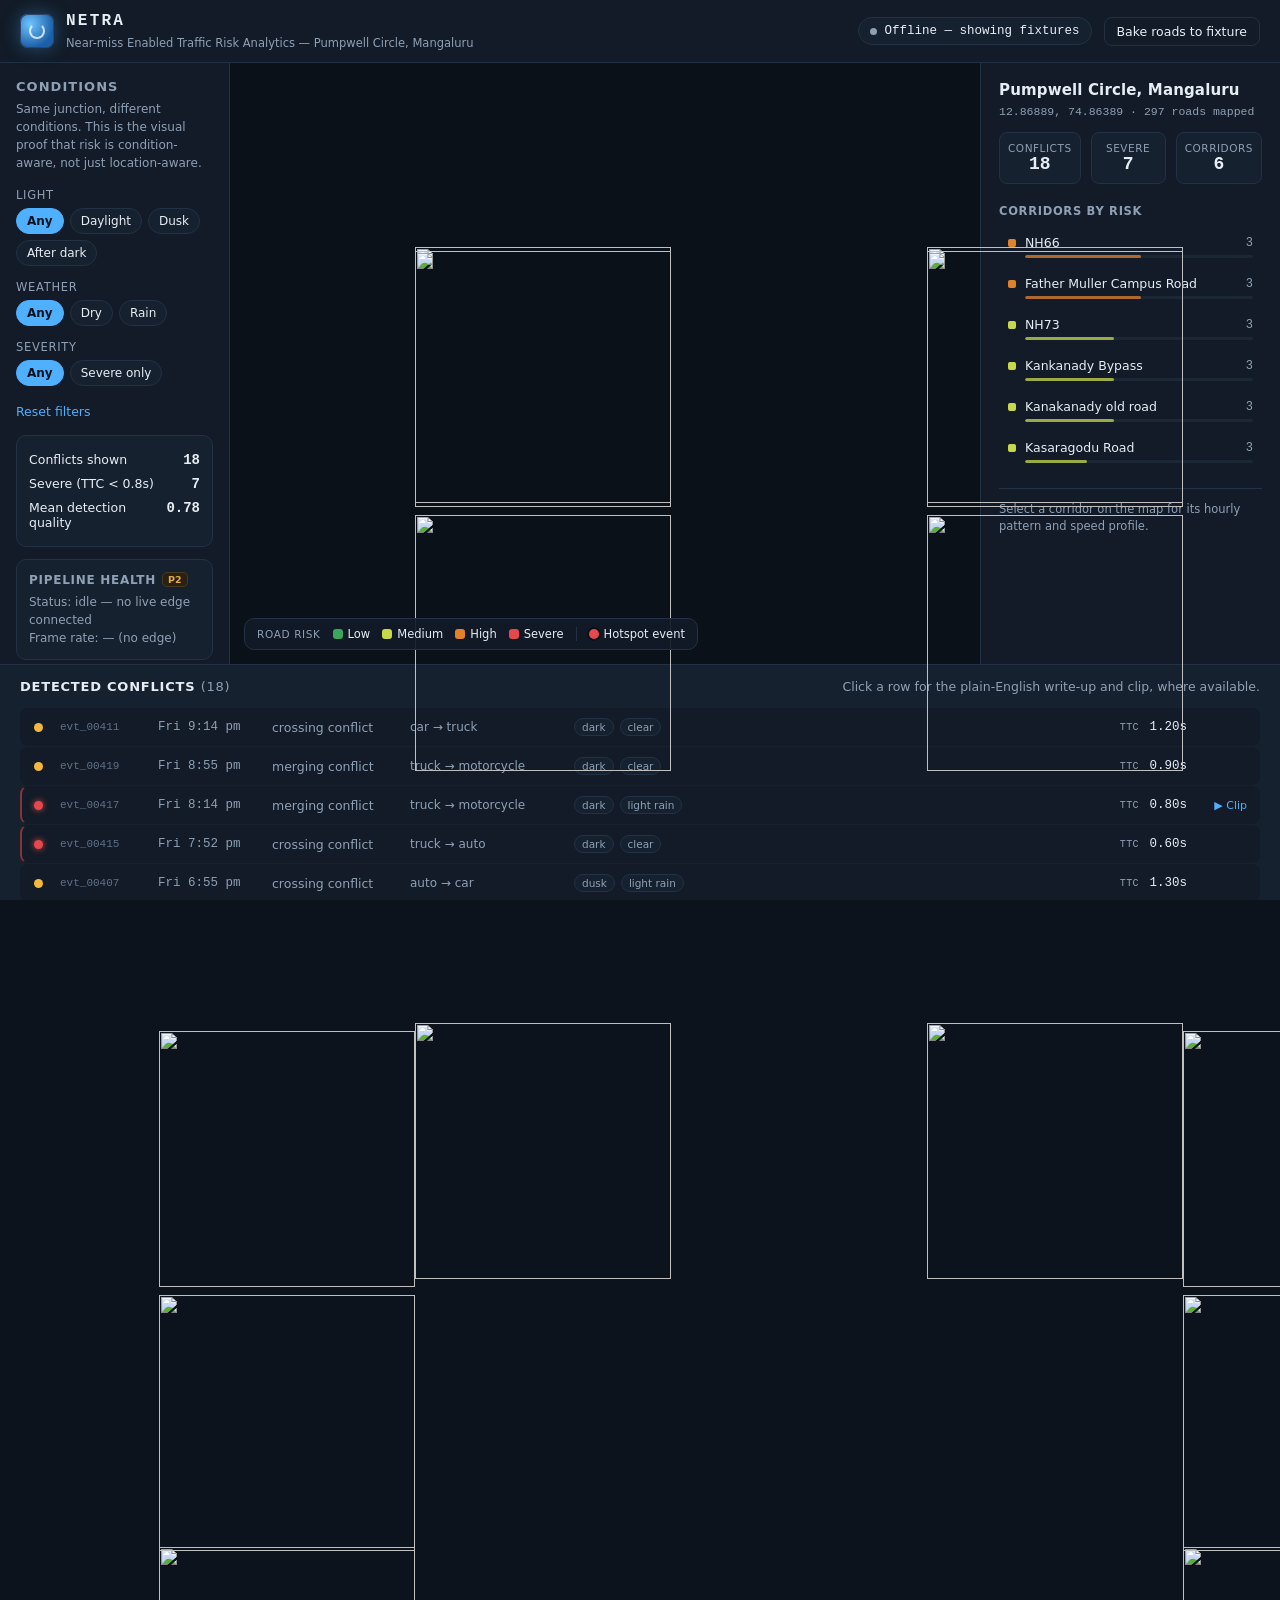
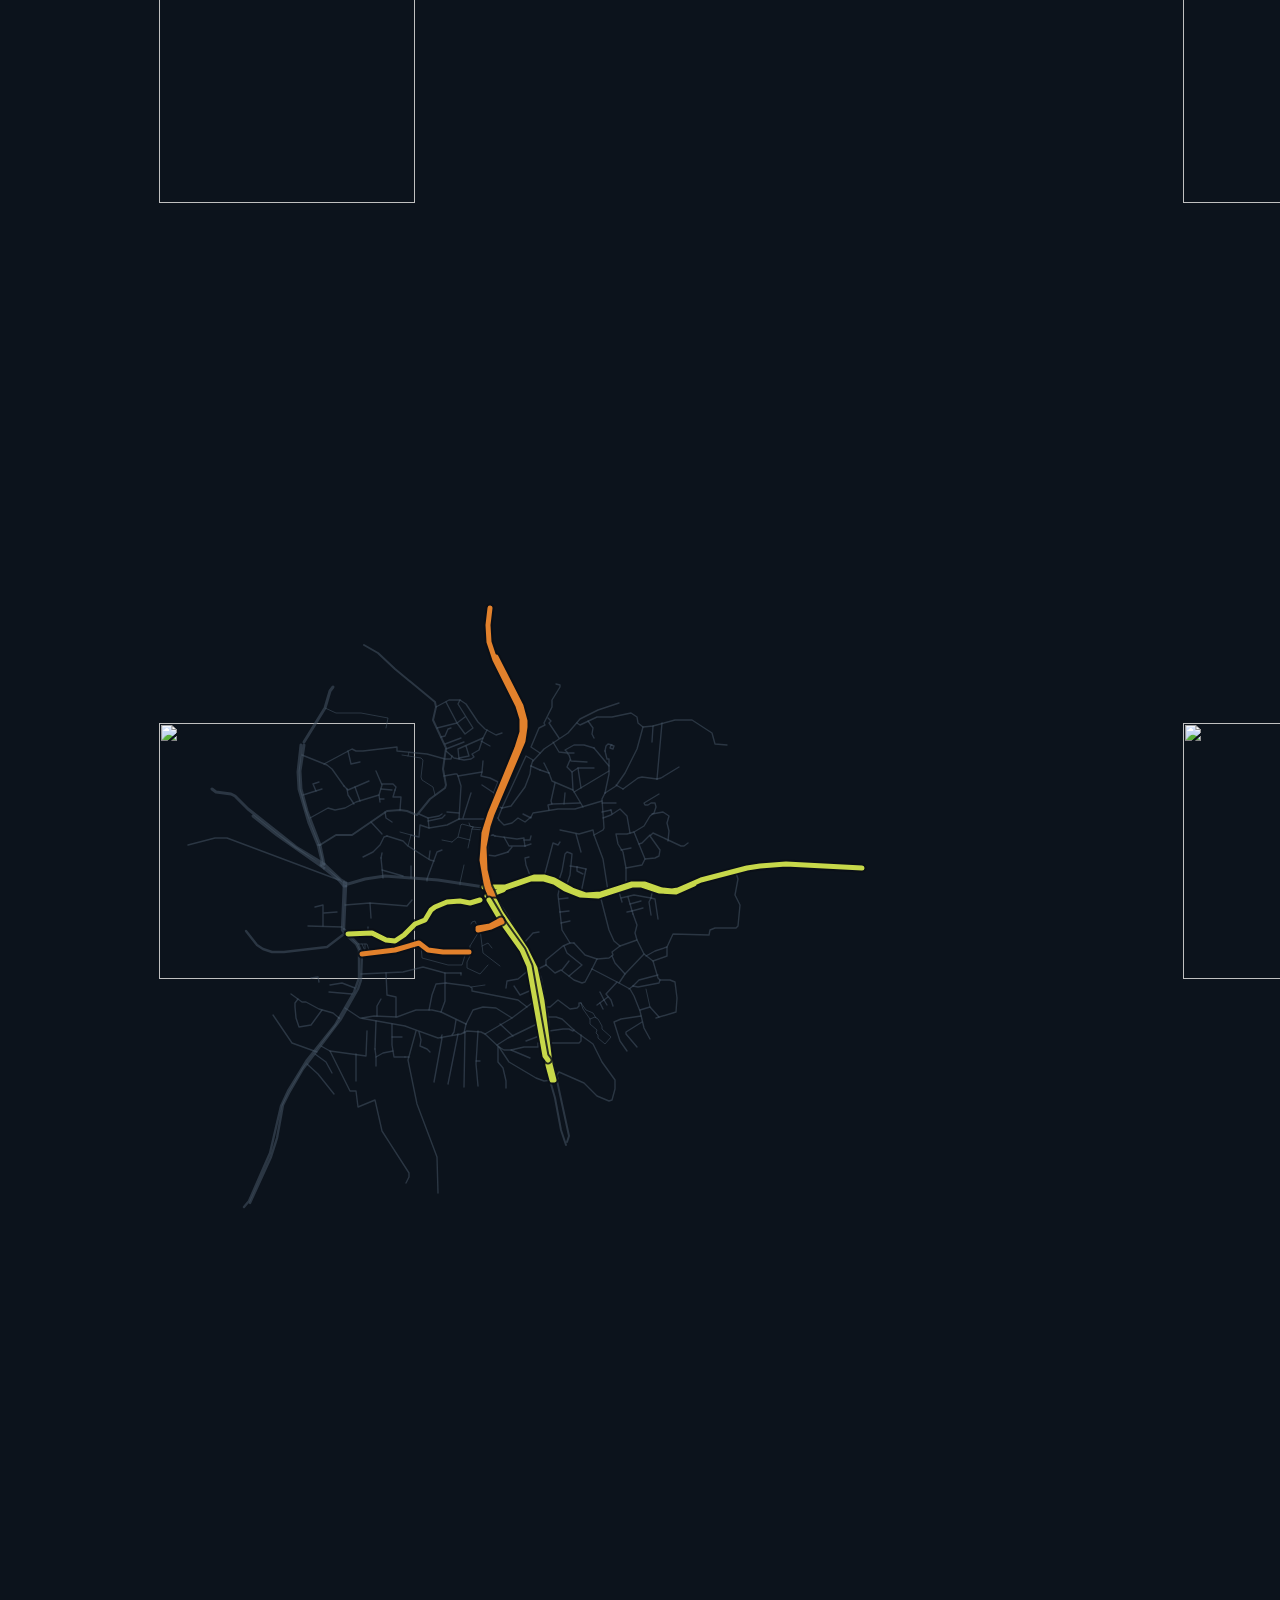
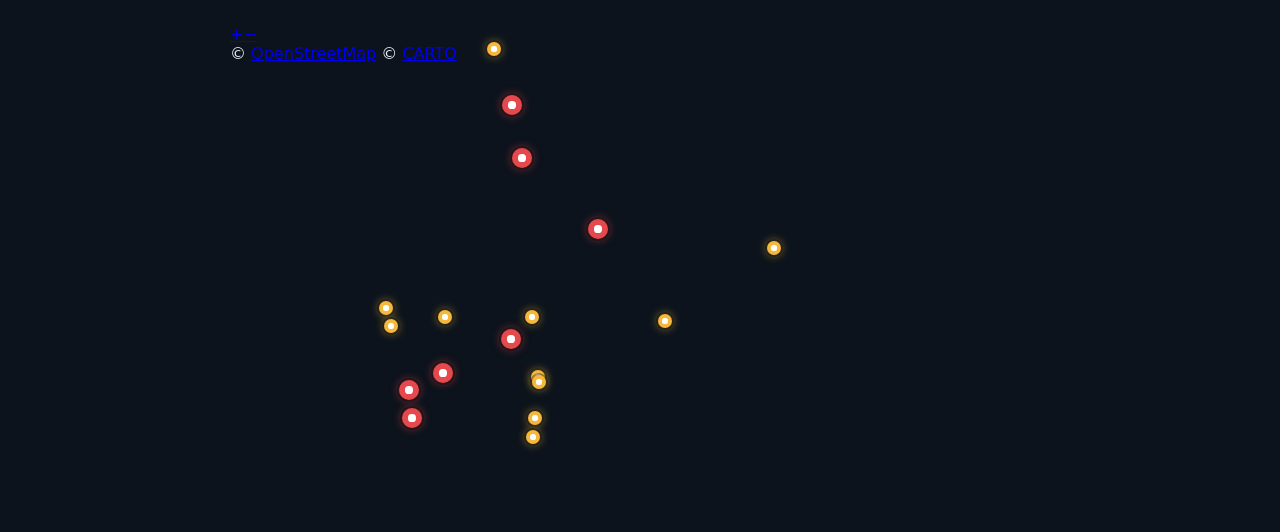
==== web/index.html @ fb9a47a9 "Added Frontend and connected to server with sample data" ====
<!doctype html>
<html lang="en">
<head>
<meta charset="utf-8" />
<meta name="viewport" content="width=device-width, initial-scale=1" />
<title>NETRA — Risk Map</title>
<link rel="stylesheet" href="vendor/leaflet.css" />
<link rel="stylesheet" href="css/styles.css" />
</head>
<body>

<div id="app">

  <header class="topbar">
    <div class="brand">
      <span class="brand-mark" aria-hidden="true"></span>
      <div class="brand-text">
        <h1>NETRA</h1>
        <p>Near-miss Enabled Traffic Risk Analytics — <span id="junctionName">Risk Map</span></p>
      </div>
    </div>

    <div class="topbar-right">
      <div id="statusBadge" class="status-badge" role="status" aria-live="polite">
        <span class="dot"></span><span class="status-label">Checking pipeline…</span>
      </div>
      <button id="bakeRoads" class="ghost-btn" type="button" title="Fetches the street network from OpenStreetMap and downloads it as fixtures/road_network.json. Commit that file and the demo runs fully offline.">
        Bake roads to fixture
      </button>
    </div>
  </header>

  <div class="layout">

    <aside class="filters" aria-label="Condition filters">
      <h2>Conditions</h2>
      <p class="filters-hint">Same junction, different conditions. This is the visual proof that risk is condition-aware, not just location-aware.</p>

      <div class="filter-group">
        <span class="filter-group-label">Light</span>
        <div class="chip-row" id="filterLight">
          <button class="chip active" data-value="any">Any</button>
          <button class="chip" data-value="daylight">Daylight</button>
          <button class="chip" data-value="dusk">Dusk</button>
          <button class="chip" data-value="dark">After dark</button>
        </div>
      </div>

      <div class="filter-group">
        <span class="filter-group-label">Weather</span>
        <div class="chip-row" id="filterWeather">
          <button class="chip active" data-value="any">Any</button>
          <button class="chip" data-value="clear">Dry</button>
          <button class="chip" data-value="light rain">Rain</button>
        </div>
      </div>

      <div class="filter-group">
        <span class="filter-group-label">Severity</span>
        <div class="chip-row" id="filterSeverity">
          <button class="chip active" data-value="any">Any</button>
          <button class="chip" data-value="severe">Severe only</button>
        </div>
      </div>

      <button id="resetFilters" class="text-btn">Reset filters</button>

      <div class="summary-card" id="summaryCard">
        <div class="summary-row"><span>Conflicts shown</span><strong id="sumConflicts">–</strong></div>
        <div class="summary-row"><span>Severe (TTC &lt; 0.8s)</span><strong id="sumSevere">–</strong></div>
        <div class="summary-row"><span>Mean detection quality</span><strong id="sumQuality">–</strong></div>
      </div>

      <div class="health-card" id="healthCard">
        <h3>Pipeline health <span class="tag-p2">P2</span></h3>
        <p id="healthBody">Loading…</p>
      </div>
    </aside>

    <main class="map-pane">
      <div id="map" role="application" aria-label="Junction risk map"></div>
      <div class="map-legend">
        <span class="legend-title">Road risk</span>
        <span class="legend-item"><i style="background:#3ba55d"></i>Low</span>
        <span class="legend-item"><i style="background:#c7d84a"></i>Medium</span>
        <span class="legend-item"><i style="background:#e2812c"></i>High</span>
        <span class="legend-item"><i style="background:#e5484d"></i>Severe</span>
        <span class="legend-divider"></span>
        <span class="legend-item"><i class="legend-dot" style="background:#e5484d"></i>Hotspot event</span>
      </div>
      <div class="map-mode-note hidden" id="mapModeNote">Offline schematic view — no tile server reachable.</div>
    </main>

    <section class="detail-pane" id="detailPane" aria-label="Segment detail">
      <div class="detail-empty" id="detailEmpty">
        <h2 id="overviewTitle">Junction overview</h2>
        <p class="detail-sub" id="overviewSub">—</p>

        <div class="detail-stats">
          <div class="stat"><span>Conflicts</span><strong id="ovConflicts">0</strong></div>
          <div class="stat"><span>Severe</span><strong id="ovSevere">0</strong></div>
          <div class="stat"><span>Corridors</span><strong id="ovCorridors">0</strong></div>
        </div>

        <h3>Corridors by risk</h3>
        <ul class="rank-list" id="ovRanking"></ul>

        <p class="hint">Select a corridor on the map for its hourly pattern and speed profile.</p>
      </div>

      <div class="detail-content hidden" id="detailContent">
        <button class="text-btn back-btn" id="detailBack">← Back to overview</button>
        <h2 id="detailTitle">—</h2>
        <div class="detail-stats">
          <div class="stat"><span>Conflicts</span><strong id="detailConflicts">0</strong></div>
          <div class="stat"><span>Severe</span><strong id="detailSevere">0</strong></div>
          <div class="stat"><span>Risk score</span><strong id="detailRisk">0</strong></div>
        </div>

        <h3>Conflicts by hour of day</h3>
        <canvas id="hourChart" height="140"></canvas>

        <h3>Speed distribution</h3>
        <p class="chart-note">Dashed line marks the learned 85th-percentile speed.</p>
        <canvas id="speedChart" height="150"></canvas>
      </div>
    </section>

  </div>

  <section class="events-pane" aria-label="Event list">
    <div class="events-header">
      <h2>Detected conflicts <span class="muted" id="eventsCount"></span></h2>
      <span class="muted small">Click a row for the plain-English write-up and clip, where available.</span>
    </div>
    <div id="eventsList" class="events-list"></div>
  </section>

</div>

<div id="clipModal" class="modal hidden" role="dialog" aria-modal="true" aria-labelledby="clipModalTitle">
  <div class="modal-card">
    <button class="modal-close" id="clipModalClose" aria-label="Close">✕</button>
    <h3 id="clipModalTitle">Event</h3>
    <div id="clipModalBody"></div>
  </div>
</div>

<script src="vendor/leaflet.js"></script>
<script src="vendor/chart.umd.js"></script>
<script src="js/config.js"></script>
<script src="js/fixtures.js"></script>
<script src="js/roads.js"></script>
<script src="js/app.js"></script>
</body>
</html>
---- web/css/styles.css ----
:root{
  --bg: #0c131c;
  --panel: #121b27;
  --panel-2: #16212f;
  --line: #223144;
  --text: #e7edf5;
  --muted: #8fa0b5;
  --accent: #4fb0ff;
  --low: #3ba55d;
  --med: #f5b83d;
  --high: #e2582c;
  --severe: #e5484d;
  --mono: ui-monospace, "SFMono-Regular", Menlo, Consolas, monospace;
  --sans: -apple-system, "Segoe UI", system-ui, Roboto, sans-serif;
}

*{ box-sizing: border-box; }
html,body{ height:100%; }
body{
  margin:0; background:var(--bg); color:var(--text);
  font-family:var(--sans);
  -webkit-font-smoothing: antialiased;
}
button{ font-family:inherit; }
h1,h2,h3{ margin:0 0 6px; font-weight:600; letter-spacing:.01em; }
.muted{ color:var(--muted); font-weight:400; }
.small{ font-size:12.5px; }

#app{ display:flex; flex-direction:column; height:100vh; }

/* ---- topbar ---- */
.topbar{
  display:flex; align-items:center; justify-content:space-between;
  padding:12px 20px; background:var(--panel); border-bottom:1px solid var(--line);
  flex-shrink:0;
}
.brand{ display:flex; align-items:center; gap:12px; }
.brand-mark{
  width:34px; height:34px; border-radius:8px; flex-shrink:0;
  background: radial-gradient(circle at 30% 30%, #6fc3ff, #1c5fa8 70%);
  box-shadow: 0 0 0 1px #2a476b inset, 0 0 18px rgba(79,176,255,.35);
  position:relative;
}
.brand-mark::after{
  content:""; position:absolute; inset:9px; border-radius:50%;
  border:2px solid rgba(255,255,255,.75); border-top-color: transparent;
}
.brand-text h1{ font-size:16px; letter-spacing:.14em; font-family:var(--mono); }
.brand-text p{ margin:0; font-size:11.5px; color:var(--muted); }

.topbar-right{ display:flex; align-items:center; gap:12px; }

.status-badge{
  display:flex; align-items:center; gap:7px; font-size:12.5px;
  padding:6px 11px; border-radius:20px; background:var(--panel-2); border:1px solid var(--line);
  font-family:var(--mono);
}
.status-badge .dot{ width:7px; height:7px; border-radius:50%; background:var(--muted); }
.status-badge.online .dot{ background:var(--low); box-shadow:0 0 6px var(--low); }
.status-badge.offline .dot{ background:var(--muted); }
.status-badge.degraded .dot{ background:var(--med); box-shadow:0 0 6px var(--med); }
.status-badge.degraded{ border-color:#4a3a1c; }

.ghost-btn{
  background:transparent; border:1px solid var(--line); color:var(--text);
  padding:6px 12px; border-radius:8px; font-size:12.5px; cursor:pointer;
}
.ghost-btn:hover{ border-color:var(--accent); color:var(--accent); }
.ghost-btn.active{ border-color:var(--accent); color:var(--accent); background:rgba(79,176,255,.08); }

.text-btn{
  background:none; border:none; color:var(--accent); cursor:pointer; padding:0;
  font-size:12.5px; text-align:left;
}
.text-btn:hover{ text-decoration:underline; }

/* ---- layout ---- */
.layout{ flex:1; display:grid; grid-template-columns:230px 1fr 300px; min-height:0; }

/* ---- filters ---- */
.filters{
  background:var(--panel); border-right:1px solid var(--line);
  padding:16px; overflow-y:auto;
}
.filters h2{ font-size:13px; text-transform:uppercase; letter-spacing:.08em; color:var(--muted); }
.filters-hint{ font-size:12px; color:var(--muted); line-height:1.5; margin:0 0 16px; }
.filter-group{ margin-bottom:14px; }
.filter-group-label{ display:block; font-size:11.5px; color:var(--muted); margin-bottom:6px; text-transform:uppercase; letter-spacing:.06em; }
.chip-row{ display:flex; flex-wrap:wrap; gap:6px; }
.chip{
  background:var(--panel-2); border:1px solid var(--line); color:var(--text);
  padding:5px 10px; border-radius:14px; font-size:12px; cursor:pointer;
}
.chip:hover{ border-color:var(--accent); }
.chip.active{ background:var(--accent); border-color:var(--accent); color:#08131f; font-weight:600; }

#resetFilters{ margin:4px 0 16px; }

.summary-card, .health-card{
  background:var(--panel-2); border:1px solid var(--line); border-radius:10px;
  padding:12px; margin-bottom:12px;
}
.summary-row{ display:flex; justify-content:space-between; align-items:baseline; font-size:12.5px; padding:4px 0; }
.summary-row strong{ font-family:var(--mono); font-size:14px; }

.health-card h3{ font-size:12px; text-transform:uppercase; letter-spacing:.06em; color:var(--muted); display:flex; align-items:center; gap:6px; }
.tag-p2{
  font-size:9.5px; background:#2a2013; color:#e0ac4a; border:1px solid #4a3a1c;
  padding:1px 5px; border-radius:5px; text-transform:none; letter-spacing:0;
}
#healthBody{ font-size:12px; color:var(--muted); line-height:1.5; margin:0; }

/* ---- map ---- */
.map-pane{ position:relative; min-width:0; }
#map{ position:absolute; inset:0; background:#0a1119; }
.leaflet-container{ background:#0a1119; }

.map-legend{
  position:absolute; left:14px; bottom:14px; z-index:500;
  background:rgba(18,27,39,.92); border:1px solid var(--line); border-radius:10px;
  padding:8px 12px; display:flex; align-items:center; gap:12px; font-size:11.5px;
}
.legend-title{ color:var(--muted); text-transform:uppercase; letter-spacing:.06em; font-size:10.5px; }
.legend-item{ display:flex; align-items:center; gap:5px; }
.legend-item i{ width:10px; height:10px; border-radius:3px; display:inline-block; }
.legend-item i.legend-dot{ border-radius:50%; box-shadow:0 0 0 2px rgba(0,0,0,.35); }
.legend-divider{ width:1px; height:14px; background:var(--line); }

.map-mode-note{
  position:absolute; top:14px; left:14px; z-index:500; max-width:320px;
  background:rgba(18,27,39,.92); border:1px solid var(--line); border-radius:8px;
  padding:7px 11px; font-size:11.5px; color:var(--muted);
}

/* ---- detail pane ---- */
.detail-pane{
  background:var(--panel); border-left:1px solid var(--line);
  padding:18px; overflow-y:auto;
}
.detail-empty h2{ font-size:15px; }
.detail-sub{ font-size:11.5px; color:var(--muted); font-family:var(--mono);
  margin:2px 0 14px; }
.hint{ font-size:11.5px; color:var(--muted); line-height:1.5; margin-top:16px;
  padding-top:12px; border-top:1px solid var(--line); }
.chart-note{ font-size:11px; color:var(--muted); margin:2px 0 8px; line-height:1.4; }

/* corridor ranking */
.rank-list{ list-style:none; margin:8px 0 0; padding:0; }
.rank-row{
  display:grid; grid-template-columns:8px 1fr auto; grid-template-rows:auto auto;
  gap:3px 9px; align-items:center; padding:8px 8px; border-radius:7px;
  cursor:pointer; border:1px solid transparent;
}
.rank-row:hover{ background:var(--panel-2); border-color:var(--line); }
.rank-swatch{ width:8px; height:8px; border-radius:2px; grid-row:1; }
.rank-name{ font-size:12.5px; overflow:hidden; text-overflow:ellipsis;
  white-space:nowrap; grid-row:1; }
.rank-count{ font-family:var(--mono); font-size:12px; color:var(--muted); grid-row:1; }
.rank-bar{ grid-column:2 / -1; grid-row:2; height:3px; background:#1b2735;
  border-radius:2px; overflow:hidden; margin-top:2px; }
.rank-bar i{ display:block; height:100%; border-radius:2px; opacity:.75; }
.hidden{ display:none !important; }

.back-btn{ margin-bottom:10px; display:inline-block; }
.detail-content h2{ font-size:15px; }
.detail-content h3, .detail-empty h3{ font-size:11.5px; text-transform:uppercase;
  letter-spacing:.06em; color:var(--muted); margin-top:20px; font-weight:600; }
.detail-stats{ display:flex; gap:10px; margin:10px 0 6px; }
.stat{
  flex:1; background:var(--panel-2); border:1px solid var(--line); border-radius:8px;
  padding:9px 8px; text-align:center;
}
.stat span{ display:block; font-size:10.5px; color:var(--muted); text-transform:uppercase; letter-spacing:.05em; }
.stat strong{ font-family:var(--mono); font-size:18px; }

/* ---- events ---- */
.events-pane{
  background:var(--panel-2); border-top:1px solid var(--line);
  padding:14px 20px 16px; max-height:236px; overflow-y:auto; flex-shrink:0;
}
.events-pane::-webkit-scrollbar, .filters::-webkit-scrollbar,
.detail-pane::-webkit-scrollbar{ width:9px; }
.events-pane::-webkit-scrollbar-thumb, .filters::-webkit-scrollbar-thumb,
.detail-pane::-webkit-scrollbar-thumb{ background:#26374b; border-radius:5px; }
.events-pane::-webkit-scrollbar-track, .filters::-webkit-scrollbar-track,
.detail-pane::-webkit-scrollbar-track{ background:transparent; }
.events-header{ display:flex; justify-content:space-between; align-items:baseline; margin-bottom:8px; }
.events-header h2{ font-size:13px; text-transform:uppercase; letter-spacing:.06em; }
.events-list{ display:flex; flex-direction:column; gap:1px; }

.event-row{
  display:grid; grid-template-columns:12px 84px 100px 124px 150px 1fr 88px 46px;
  align-items:center; gap:14px; padding:9px 12px; background:var(--panel);
  border:1px solid transparent; border-left:2px solid transparent;
  border-radius:8px; cursor:pointer; font-size:12.5px;
  transition: background .12s ease, border-color .12s ease;
}
.event-row:has(.sev-dot.severe){ border-left-color: rgba(229,72,77,.55); }
.event-vehicles{ color:var(--muted); font-size:12px; white-space:nowrap;
  overflow:hidden; text-overflow:ellipsis; }
.event-id{ font-family:var(--mono); font-size:11px; color:#5f7086; }
.event-row:hover{ border-color:var(--line); background:#182534; }
.sev-dot{ width:9px; height:9px; border-radius:50%; }
.sev-dot.severe{ background:var(--severe); box-shadow:0 0 6px var(--severe); }
.sev-dot.conflict{ background:var(--med); }
.event-time{ font-family:var(--mono); color:var(--muted); }
.event-type{ color:var(--muted); }
.event-cond{ display:flex; gap:6px; flex-wrap:wrap; }
.pill{
  font-size:10.5px; padding:2px 7px; border-radius:10px; background:var(--panel-2);
  border:1px solid var(--line); color:var(--muted);
}
.event-ttc{ font-family:var(--mono); text-align:right; font-size:12.5px; }
.event-ttc em{ font-style:normal; color:var(--muted); font-size:10px;
  letter-spacing:.04em; margin-right:3px; }
.event-clip{ text-align:right; font-size:11px; color:transparent; }
.event-clip.has-clip{ color:var(--accent); }

.empty-note{ padding:14px 10px; margin:0; color:var(--muted); font-size:12.5px; }

/* ---- modal ---- */
.modal{
  position:fixed; inset:0; background:rgba(5,9,14,.72); z-index:1000;
  display:flex; align-items:center; justify-content:center; padding:20px;
}
.modal-card{
  background:var(--panel); border:1px solid var(--line); border-radius:14px;
  padding:22px; max-width:520px; width:100%; position:relative;
}
.modal-close{
  position:absolute; top:12px; right:14px; background:none; border:none; color:var(--muted);
  font-size:16px; cursor:pointer;
}
.modal-close:hover{ color:var(--text); }
#clipModalBody video{ width:100%; border-radius:8px; margin-top:10px; background:#000; }
#clipModalBody .narrative{
  margin-top:12px; font-size:13px; line-height:1.6; color:#d7e0ea;
  background:var(--panel-2); border-left:3px solid var(--accent); padding:10px 12px; border-radius:6px;
}
#clipModalBody .fields{ margin-top:12px; display:grid; grid-template-columns:1fr 1fr; gap:8px 16px; font-size:12px; }
#clipModalBody .fields span{ color:var(--muted); }
.no-clip{
  margin-top:10px; padding:14px; text-align:center; border:1px dashed var(--line);
  border-radius:8px; color:var(--muted); font-size:12.5px;
}

/* ---- responsive ---- */
@media (max-width: 980px){
  .layout{ grid-template-columns:1fr; grid-template-rows:auto 45vh auto; }
  .filters{ border-right:none; border-bottom:1px solid var(--line); }
  .detail-pane{ border-left:none; border-top:1px solid var(--line); }
  .event-row{ grid-template-columns:12px 96px 1fr auto; }
  .event-id, .event-type, .event-cond, .event-vehicles{ display:none; }
}

:focus-visible{ outline:2px solid var(--accent); outline-offset:2px; }

/* hotspot markers — outer color ring + white core, echoing the
   red-dot hotspot convention from crash/near-miss heatmaps */
.hotspot-icon{ background:transparent; border:none; }
.hotspot-dot{
  display:block; border-radius:50%;
  background: var(--dot-color);
  box-shadow: 0 0 0 2px rgba(0,0,0,.35), 0 0 10px color-mix(in srgb, var(--dot-color) 70%, transparent);
  position:relative;
  cursor:pointer;
}
.hotspot-dot::after{
  content:""; position:absolute; inset:32%; border-radius:50%;
  background:#fff;
}
.hotspot-dot.severe{ animation: netra-pulse 1.8s ease-in-out infinite; }
@keyframes netra-pulse{
  0%   { box-shadow: 0 0 0 2px rgba(0,0,0,.35), 0 0 6px var(--dot-color); }
  50%  { box-shadow: 0 0 0 2px rgba(0,0,0,.35), 0 0 16px var(--dot-color); }
  100% { box-shadow: 0 0 0 2px rgba(0,0,0,.35), 0 0 6px var(--dot-color); }
}
@media (prefers-reduced-motion: reduce){
  .hotspot-dot.severe{ animation: none; }
}
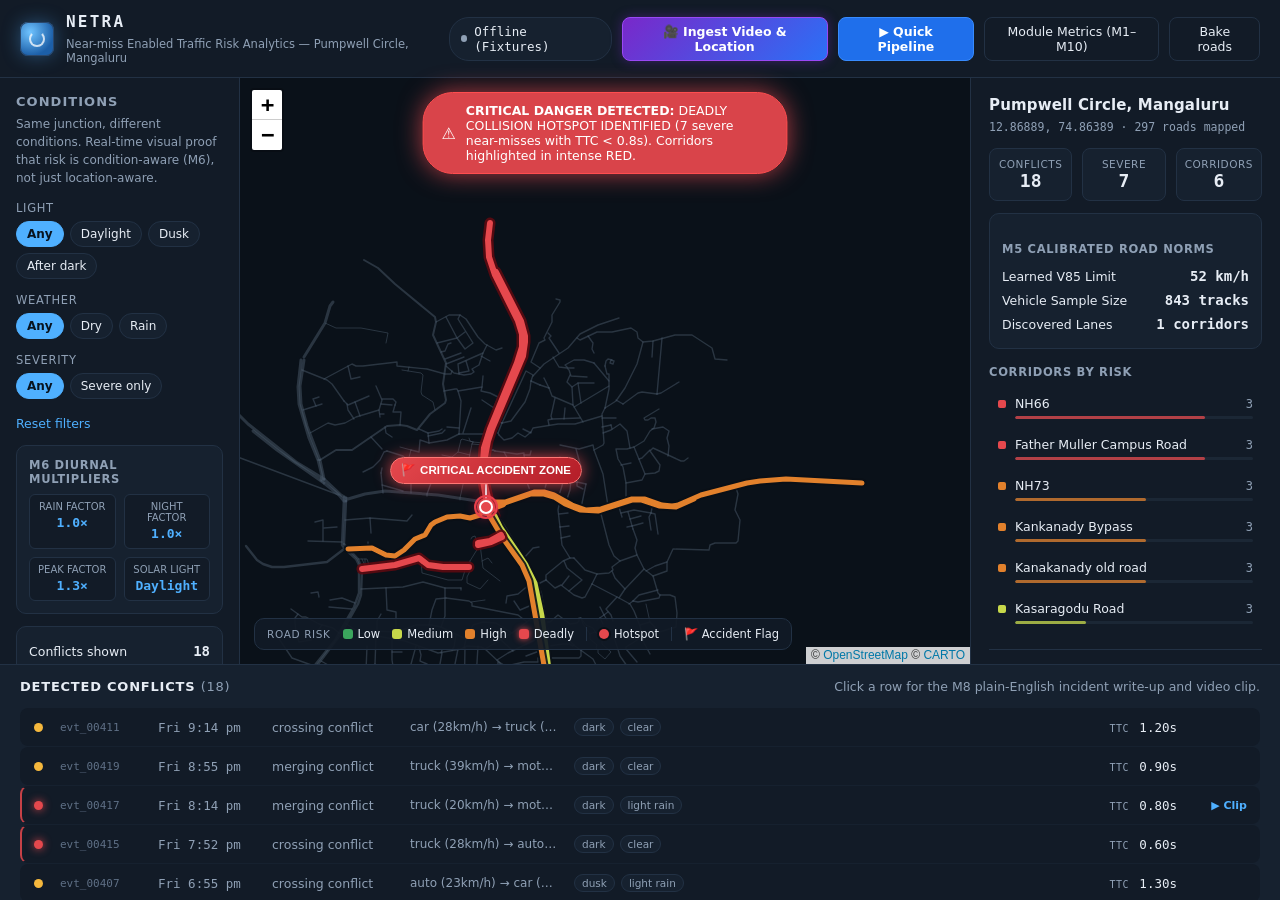
==== commit e3ab4d63: "integrated all modules" ====
--- a/web/index.html
+++ b/web/index.html
@@ -3,7 +3,7 @@
 <head>
 <meta charset="utf-8" />
 <meta name="viewport" content="width=device-width, initial-scale=1" />
-<title>NETRA — Risk Map</title>
+<title>NETRA — Near-Miss Traffic Risk Analytics</title>
 <link rel="stylesheet" href="vendor/leaflet.css" />
 <link rel="stylesheet" href="css/styles.css" />
 </head>
@@ -24,8 +24,17 @@
       <div id="statusBadge" class="status-badge" role="status" aria-live="polite">
         <span class="dot"></span><span class="status-label">Checking pipeline…</span>
       </div>
-      <button id="bakeRoads" class="ghost-btn" type="button" title="Fetches the street network from OpenStreetMap and downloads it as fixtures/road_network.json. Commit that file and the demo runs fully offline.">
-        Bake roads to fixture
+      <button id="openVideoIngestBtn" class="video-btn" type="button" title="Input video & GPS location to detect and highlight deadly collision areas in red">
+        🎥 Ingest Video & Location
+      </button>
+      <button id="runPipelineBtn" class="action-btn" type="button" title="Run the full Edge Detection & Conflict pipeline on sample/video and ingest live">
+        ▶ Quick Pipeline
+      </button>
+      <button id="openDiagnosticsBtn" class="ghost-btn" type="button" title="View M1–M10 Module Diagnostics, Ground-Truth Validation, & Benchmarks">
+        Module Metrics (M1–M10)
+      </button>
+      <button id="bakeRoads" class="ghost-btn" type="button" title="Fetches the street network from OpenStreetMap and downloads it as fixtures/road_network.json.">
+        Bake roads
       </button>
     </div>
   </header>
@@ -34,7 +43,7 @@
 
     <aside class="filters" aria-label="Condition filters">
       <h2>Conditions</h2>
-      <p class="filters-hint">Same junction, different conditions. This is the visual proof that risk is condition-aware, not just location-aware.</p>
+      <p class="filters-hint">Same junction, different conditions. Real-time visual proof that risk is condition-aware (M6), not just location-aware.</p>
 
       <div class="filter-group">
         <span class="filter-group-label">Light</span>
@@ -65,6 +74,16 @@
 
       <button id="resetFilters" class="text-btn">Reset filters</button>
 
+      <div class="multipliers-card" id="multipliersCard">
+        <h3>M6 Diurnal Multipliers</h3>
+        <div class="multiplier-grid">
+          <div class="m-item"><span>Rain Factor</span><strong id="multRain">1.0×</strong></div>
+          <div class="m-item"><span>Night Factor</span><strong id="multNight">1.0×</strong></div>
+          <div class="m-item"><span>Peak Factor</span><strong id="multPeak">1.0×</strong></div>
+          <div class="m-item"><span>Solar Light</span><strong id="multLight">Daylight</strong></div>
+        </div>
+      </div>
+
       <div class="summary-card" id="summaryCard">
         <div class="summary-row"><span>Conflicts shown</span><strong id="sumConflicts">–</strong></div>
         <div class="summary-row"><span>Severe (TTC &lt; 0.8s)</span><strong id="sumSevere">–</strong></div>
@@ -72,26 +91,54 @@
       </div>
 
       <div class="health-card" id="healthCard">
-        <h3>Pipeline health <span class="tag-p2">P2</span></h3>
+        <h3>Pipeline Health <span class="tag-p2">Live</span></h3>
         <p id="healthBody">Loading…</p>
       </div>
     </aside>
 
     <main class="map-pane">
+      <div id="deadlyAlertBanner" class="deadly-alert-banner hidden">
+        <span class="alert-icon">⚠️</span>
+        <div class="alert-text">
+          <strong>CRITICAL DANGER DETECTED:</strong>
+          <span id="deadlyAlertMessage">Deadly near-miss collision area (TTC &lt; 0.8s) identified. Corridors highlighted in intense RED.</span>
+        </div>
+      </div>
       <div id="map" role="application" aria-label="Junction risk map"></div>
       <div class="map-legend">
         <span class="legend-title">Road risk</span>
         <span class="legend-item"><i style="background:#3ba55d"></i>Low</span>
         <span class="legend-item"><i style="background:#c7d84a"></i>Medium</span>
         <span class="legend-item"><i style="background:#e2812c"></i>High</span>
-        <span class="legend-item"><i style="background:#e5484d"></i>Severe</span>
+        <span class="legend-item"><i style="background:#e5484d;box-shadow:0 0 6px #e5484d"></i>Deadly</span>
         <span class="legend-divider"></span>
-        <span class="legend-item"><i class="legend-dot" style="background:#e5484d"></i>Hotspot event</span>
+        <span class="legend-item"><i class="legend-dot" style="background:#e5484d"></i>Hotspot</span>
+        <span class="legend-divider"></span>
+        <span class="legend-item">🚩 Accident Flag</span>
       </div>
       <div class="map-mode-note hidden" id="mapModeNote">Offline schematic view — no tile server reachable.</div>
     </main>
 
     <section class="detail-pane" id="detailPane" aria-label="Segment detail">
+      
+      <!-- Video Live Telemetry Card (Shown when video is analyzed) -->
+      <div id="videoTelemetryCard" class="video-telemetry-card hidden">
+        <div class="telemetry-header">
+          <h3>📹 Bounding-Box Detection Video</h3>
+          <div class="telemetry-btns">
+            <button id="expandVideoBtn" class="text-btn small" title="Expand Full Video Player">⛶ Expand</button>
+            <button id="closeTelemetryBtn" class="text-btn small" title="Hide player">✕</button>
+          </div>
+        </div>
+        <div class="video-container">
+          <video id="annotatedVideoPlayer" controls autoplay loop muted playsinline preload="auto" src="/out/annotated_video.mp4"></video>
+        </div>
+        <div class="danger-badge-bar" id="telemetryDangerBar">
+          <span class="danger-badge severe" id="dangerLevelBadge">DEADLY HOTSPOT</span>
+          <span class="danger-meta" id="dangerMeta">TTC &lt; 0.8s</span>
+        </div>
+      </div>
+
       <div class="detail-empty" id="detailEmpty">
         <h2 id="overviewTitle">Junction overview</h2>
         <p class="detail-sub" id="overviewSub">—</p>
@@ -100,6 +147,13 @@
           <div class="stat"><span>Conflicts</span><strong id="ovConflicts">0</strong></div>
           <div class="stat"><span>Severe</span><strong id="ovSevere">0</strong></div>
           <div class="stat"><span>Corridors</span><strong id="ovCorridors">0</strong></div>
+        </div>
+
+        <div class="norms-card" id="normsCard">
+          <h3>M5 Calibrated Road Norms</h3>
+          <div class="summary-row"><span>Learned V85 Limit</span><strong id="normV85">–</strong></div>
+          <div class="summary-row"><span>Vehicle Sample Size</span><strong id="normSample">–</strong></div>
+          <div class="summary-row"><span>Discovered Lanes</span><strong id="normLanes">–</strong></div>
         </div>
 
         <h3>Corridors by risk</h3>
@@ -121,7 +175,7 @@
         <canvas id="hourChart" height="140"></canvas>
 
         <h3>Speed distribution</h3>
-        <p class="chart-note">Dashed line marks the learned 85th-percentile speed.</p>
+        <p class="chart-note">Dashed line marks the learned 85th-percentile speed (M5 Road Norms).</p>
         <canvas id="speedChart" height="150"></canvas>
       </div>
     </section>
@@ -131,18 +185,152 @@
   <section class="events-pane" aria-label="Event list">
     <div class="events-header">
       <h2>Detected conflicts <span class="muted" id="eventsCount"></span></h2>
-      <span class="muted small">Click a row for the plain-English write-up and clip, where available.</span>
+      <span class="muted small">Click a row for the M8 plain-English incident write-up and video clip.</span>
     </div>
     <div id="eventsList" class="events-list"></div>
   </section>
 
 </div>
 
+<!-- Video Ingestion & Location Picker Modal -->
+<div id="videoModal" class="modal hidden" role="dialog" aria-modal="true" aria-labelledby="videoModalTitle">
+  <div class="modal-card modal-large">
+    <button class="modal-close" id="videoModalClose" aria-label="Close">✕</button>
+    <div class="modal-header-tabs">
+      <h3 id="videoModalTitle">📹 Ingest Traffic Video & Set Location</h3>
+      <p class="modal-sub">Upload video footage or select a preset, set its GPS location, and NETRA will detect near-misses, calculate metric speeds, plant an accident severity flag 🚩, and highlight the area in <strong>RED</strong> if dangerous.</p>
+    </div>
+    
+    <div class="video-modal-body">
+      
+      <!-- Video Selection Form -->
+      <div class="form-section">
+        <h4>1. Video Source</h4>
+        <div class="source-toggle">
+          <button class="toggle-btn active" id="btnSelectPreset" type="button">Select Server Video / Preset</button>
+          <button class="toggle-btn" id="btnUploadFile" type="button">Upload Video File (.mp4)</button>
+        </div>
+
+        <!-- Preset video selection -->
+        <div id="presetVideoSection" class="source-content">
+          <label class="form-label">Available Footage</label>
+          <select id="videoPresetSelect" class="form-input">
+            <option value="Road_traffi_ video.mp4">Road_traffi_ video.mp4 (Elevated Highway Footbridge — Live Crossing Traffic)</option>
+            <option value="demo/clips/evt_00405.webm">demo/clips/evt_00405.webm (Severe Intersection Conflict — Car vs Motorcycle)</option>
+            <option value="demo/clips/evt_00417.webm">demo/clips/evt_00417.webm (Deadly Near-Miss Collision — Car vs Bus)</option>
+          </select>
+        </div>
+
+        <!-- File Upload selection -->
+        <div id="uploadFileSection" class="source-content hidden">
+          <label class="form-label">Upload Video File (.mp4, .webm, .avi, .mkv)</label>
+          <input type="file" id="videoFileInput" class="form-file-input" accept="video/mp4,video/webm,video/avi,video/mkv" />
+          <p class="file-hint">Tip: Video will be processed with GPU CUDA acceleration & YOLOv8 ByteTrack.</p>
+        </div>
+      </div>
+
+      <!-- Location Selection Form -->
+      <div class="form-section">
+        <h4>2. Target Location & Junction (GPS)</h4>
+        <div class="form-row">
+          <div class="form-col flex-2">
+            <label class="form-label">Junction / Site Name</label>
+            <input type="text" id="videoJunctionName" class="form-input" value="Pumpwell Circle, Mangaluru" placeholder="e.g. Pumpwell Circle, Mangaluru" />
+          </div>
+        </div>
+        <div class="form-row">
+          <div class="form-col">
+            <label class="form-label">Latitude (°N)</label>
+            <input type="number" step="0.00001" id="videoLat" class="form-input" value="12.86889" />
+          </div>
+          <div class="form-col">
+            <label class="form-label">Longitude (°E)</label>
+            <input type="number" step="0.00001" id="videoLon" class="form-input" value="74.86389" />
+          </div>
+        </div>
+
+        <!-- Quick location presets -->
+        <label class="form-label">Quick Location Presets</label>
+        <div class="preset-pills">
+          <button type="button" class="preset-pill" data-name="Pumpwell Circle, Mangaluru" data-lat="12.86889" data-lon="74.86389">📍 Mangaluru (NH-66)</button>
+          <button type="button" class="preset-pill" data-name="Silk Board Junction, Bengaluru" data-lat="12.9176" data-lon="77.6238">📍 Bengaluru (Silk Board)</button>
+          <button type="button" class="preset-pill" data-name="Majestic Cross, Bengaluru" data-lat="12.9774" data-lon="77.5708">📍 Bengaluru (Majestic)</button>
+          <button type="button" class="preset-pill" data-name="Bandra Junction, Mumbai" data-lat="19.0596" data-lon="72.8295">📍 Mumbai (Bandra)</button>
+          <button type="button" class="preset-pill" data-name="Connaught Place, Delhi" data-lat="28.6315" data-lon="77.2167">📍 Delhi (CP Outer)</button>
+        </div>
+      </div>
+
+      <!-- Ingestion Settings -->
+      <div class="form-section">
+        <h4>3. Pipeline Settings</h4>
+        <div class="form-row">
+          <div class="form-col">
+            <label class="form-label">Processing Frames</label>
+            <select id="videoFramesSelect" class="form-input">
+              <option value="120">Fast Preview (120 frames ~ 5s fast scan)</option>
+              <option value="300">Standard Analysis (300 frames ~ 10s)</option>
+              <option value="900">Deep Analysis (900 frames ~ 30s)</option>
+              <option value="0">Entire Video (Full clip)</option>
+            </select>
+          </div>
+          <div class="form-col">
+            <label class="form-label">Detector Model</label>
+            <select id="videoModelSelect" class="form-input">
+              <option value="yolov8m.pt">YOLOv8 Medium (Recommended)</option>
+              <option value="yolov8n.pt">YOLOv8 Nano (Ultra Fast INT8)</option>
+              <option value="yolov8x.pt">YOLOv8 Extra-Large (Max Accuracy)</option>
+            </select>
+          </div>
+        </div>
+      </div>
+
+      <div class="modal-actions">
+        <button id="startVideoAnalysisBtn" class="primary-action-btn" type="button">
+          🚀 Run Detection & Plant Severity Flag
+        </button>
+      </div>
+
+    </div>
+  </div>
+</div>
+
+<!-- Annotated Video Full-View Modal -->
+<div id="annotatedVideoModal" class="modal hidden" role="dialog" aria-modal="true" aria-labelledby="annotatedModalTitle">
+  <div class="modal-card modal-large">
+    <button class="modal-close" id="annotatedModalClose" aria-label="Close">✕</button>
+    <h3 id="annotatedModalTitle">📹 Annotated Video Analytics Playback</h3>
+    <p class="modal-sub">Shows vehicle bounding boxes, ground metric speeds in km/h, and real-time Time-to-Collision (TTC) conflict alerts.</p>
+    <div class="annotated-modal-body">
+      <video id="fullAnnotatedPlayer" controls autoplay loop playsinline preload="auto" class="video-modal-player" src="/out/annotated_video.mp4"></video>
+    </div>
+  </div>
+</div>
+
+<!-- Event Detail Modal (M8 Narration + Video Clip) -->
 <div id="clipModal" class="modal hidden" role="dialog" aria-modal="true" aria-labelledby="clipModalTitle">
   <div class="modal-card">
     <button class="modal-close" id="clipModalClose" aria-label="Close">✕</button>
     <h3 id="clipModalTitle">Event</h3>
     <div id="clipModalBody"></div>
+  </div>
+</div>
+
+<!-- Diagnostics & Module Metrics Modal (M1, M4, M5, M9, M10) -->
+<div id="diagnosticsModal" class="modal hidden" role="dialog" aria-modal="true" aria-labelledby="diagModalTitle">
+  <div class="modal-card modal-large">
+    <button class="modal-close" id="diagModalClose" aria-label="Close">✕</button>
+    <div class="modal-header-tabs">
+      <h3 id="diagModalTitle">System & Module Diagnostics</h3>
+      <div class="tab-buttons" id="diagTabs">
+        <button class="tab-btn active" data-tab="tab-eval">M9 & M10 Evaluation</button>
+        <button class="tab-btn" data-tab="tab-bench">M4 CPU Benchmark</button>
+        <button class="tab-btn" data-tab="tab-norms">M5 Road Norms</button>
+        <button class="tab-btn" data-tab="tab-calib">M1 Calibration</button>
+      </div>
+    </div>
+    <div class="diag-modal-body" id="diagModalContent">
+      <!-- Injected by JavaScript -->
+    </div>
   </div>
 </div>
 
--- a/web/vendor/leaflet.css
+++ b/web/vendor/leaflet.css
@@ -0,0 +1,661 @@
+/* required styles */
+
+.leaflet-pane,
+.leaflet-tile,
+.leaflet-marker-icon,
+.leaflet-marker-shadow,
+.leaflet-tile-container,
+.leaflet-pane > svg,
+.leaflet-pane > canvas,
+.leaflet-zoom-box,
+.leaflet-image-layer,
+.leaflet-layer {
+	position: absolute;
+	left: 0;
+	top: 0;
+	}
+.leaflet-container {
+	overflow: hidden;
+	}
+.leaflet-tile,
+.leaflet-marker-icon,
+.leaflet-marker-shadow {
+	-webkit-user-select: none;
+	   -moz-user-select: none;
+	        user-select: none;
+	  -webkit-user-drag: none;
+	}
+/* Prevents IE11 from highlighting tiles in blue */
+.leaflet-tile::selection {
+	background: transparent;
+}
+/* Safari renders non-retina tile on retina better with this, but Chrome is worse */
+.leaflet-safari .leaflet-tile {
+	image-rendering: -webkit-optimize-contrast;
+	}
+/* hack that prevents hw layers "stretching" when loading new tiles */
+.leaflet-safari .leaflet-tile-container {
+	width: 1600px;
+	height: 1600px;
+	-webkit-transform-origin: 0 0;
+	}
+.leaflet-marker-icon,
+.leaflet-marker-shadow {
+	display: block;
+	}
+/* .leaflet-container svg: reset svg max-width decleration shipped in Joomla! (joomla.org) 3.x */
+/* .leaflet-container img: map is broken in FF if you have max-width: 100% on tiles */
+.leaflet-container .leaflet-overlay-pane svg {
+	max-width: none !important;
+	max-height: none !important;
+	}
+.leaflet-container .leaflet-marker-pane img,
+.leaflet-container .leaflet-shadow-pane img,
+.leaflet-container .leaflet-tile-pane img,
+.leaflet-container img.leaflet-image-layer,
+.leaflet-container .leaflet-tile {
+	max-width: none !important;
+	max-height: none !important;
+	width: auto;
+	padding: 0;
+	}
+
+.leaflet-container img.leaflet-tile {
+	/* See: https://bugs.chromium.org/p/chromium/issues/detail?id=600120 */
+	mix-blend-mode: plus-lighter;
+}
+
+.leaflet-container.leaflet-touch-zoom {
+	-ms-touch-action: pan-x pan-y;
+	touch-action: pan-x pan-y;
+	}
+.leaflet-container.leaflet-touch-drag {
+	-ms-touch-action: pinch-zoom;
+	/* Fallback for FF which doesn't support pinch-zoom */
+	touch-action: none;
+	touch-action: pinch-zoom;
+}
+.leaflet-container.leaflet-touch-drag.leaflet-touch-zoom {
+	-ms-touch-action: none;
+	touch-action: none;
+}
+.leaflet-container {
+	-webkit-tap-highlight-color: transparent;
+}
+.leaflet-container a {
+	-webkit-tap-highlight-color: rgba(51, 181, 229, 0.4);
+}
+.leaflet-tile {
+	filter: inherit;
+	visibility: hidden;
+	}
+.leaflet-tile-loaded {
+	visibility: inherit;
+	}
+.leaflet-zoom-box {
+	width: 0;
+	height: 0;
+	-moz-box-sizing: border-box;
+	     box-sizing: border-box;
+	z-index: 800;
+	}
+/* workaround for https://bugzilla.mozilla.org/show_bug.cgi?id=888319 */
+.leaflet-overlay-pane svg {
+	-moz-user-select: none;
+	}
+
+.leaflet-pane         { z-index: 400; }
+
+.leaflet-tile-pane    { z-index: 200; }
+.leaflet-overlay-pane { z-index: 400; }
+.leaflet-shadow-pane  { z-index: 500; }
+.leaflet-marker-pane  { z-index: 600; }
+.leaflet-tooltip-pane   { z-index: 650; }
+.leaflet-popup-pane   { z-index: 700; }
+
+.leaflet-map-pane canvas { z-index: 100; }
+.leaflet-map-pane svg    { z-index: 200; }
+
+.leaflet-vml-shape {
+	width: 1px;
+	height: 1px;
+	}
+.lvml {
+	behavior: url(#default#VML);
+	display: inline-block;
+	position: absolute;
+	}
+
+
+/* control positioning */
+
+.leaflet-control {
+	position: relative;
+	z-index: 800;
+	pointer-events: visiblePainted; /* IE 9-10 doesn't have auto */
+	pointer-events: auto;
+	}
+.leaflet-top,
+.leaflet-bottom {
+	position: absolute;
+	z-index: 1000;
+	pointer-events: none;
+	}
+.leaflet-top {
+	top: 0;
+	}
+.leaflet-right {
+	right: 0;
+	}
+.leaflet-bottom {
+	bottom: 0;
+	}
+.leaflet-left {
+	left: 0;
+	}
+.leaflet-control {
+	float: left;
+	clear: both;
+	}
+.leaflet-right .leaflet-control {
+	float: right;
+	}
+.leaflet-top .leaflet-control {
+	margin-top: 10px;
+	}
+.leaflet-bottom .leaflet-control {
+	margin-bottom: 10px;
+	}
+.leaflet-left .leaflet-control {
+	margin-left: 10px;
+	}
+.leaflet-right .leaflet-control {
+	margin-right: 10px;
+	}
+
+
+/* zoom and fade animations */
+
+.leaflet-fade-anim .leaflet-popup {
+	opacity: 0;
+	-webkit-transition: opacity 0.2s linear;
+	   -moz-transition: opacity 0.2s linear;
+	        transition: opacity 0.2s linear;
+	}
+.leaflet-fade-anim .leaflet-map-pane .leaflet-popup {
+	opacity: 1;
+	}
+.leaflet-zoom-animated {
+	-webkit-transform-origin: 0 0;
+	    -ms-transform-origin: 0 0;
+	        transform-origin: 0 0;
+	}
+svg.leaflet-zoom-animated {
+	will-change: transform;
+}
+
+.leaflet-zoom-anim .leaflet-zoom-animated {
+	-webkit-transition: -webkit-transform 0.25s cubic-bezier(0,0,0.25,1);
+	   -moz-transition:    -moz-transform 0.25s cubic-bezier(0,0,0.25,1);
+	        transition:         transform 0.25s cubic-bezier(0,0,0.25,1);
+	}
+.leaflet-zoom-anim .leaflet-tile,
+.leaflet-pan-anim .leaflet-tile {
+	-webkit-transition: none;
+	   -moz-transition: none;
+	        transition: none;
+	}
+
+.leaflet-zoom-anim .leaflet-zoom-hide {
+	visibility: hidden;
+	}
+
+
+/* cursors */
+
+.leaflet-interactive {
+	cursor: pointer;
+	}
+.leaflet-grab {
+	cursor: -webkit-grab;
+	cursor:    -moz-grab;
+	cursor:         grab;
+	}
+.leaflet-crosshair,
+.leaflet-crosshair .leaflet-interactive {
+	cursor: crosshair;
+	}
+.leaflet-popup-pane,
+.leaflet-control {
+	cursor: auto;
+	}
+.leaflet-dragging .leaflet-grab,
+.leaflet-dragging .leaflet-grab .leaflet-interactive,
+.leaflet-dragging .leaflet-marker-draggable {
+	cursor: move;
+	cursor: -webkit-grabbing;
+	cursor:    -moz-grabbing;
+	cursor:         grabbing;
+	}
+
+/* marker & overlays interactivity */
+.leaflet-marker-icon,
+.leaflet-marker-shadow,
+.leaflet-image-layer,
+.leaflet-pane > svg path,
+.leaflet-tile-container {
+	pointer-events: none;
+	}
+
+.leaflet-marker-icon.leaflet-interactive,
+.leaflet-image-layer.leaflet-interactive,
+.leaflet-pane > svg path.leaflet-interactive,
+svg.leaflet-image-layer.leaflet-interactive path {
+	pointer-events: visiblePainted; /* IE 9-10 doesn't have auto */
+	pointer-events: auto;
+	}
+
+/* visual tweaks */
+
+.leaflet-container {
+	background: #ddd;
+	outline-offset: 1px;
+	}
+.leaflet-container a {
+	color: #0078A8;
+	}
+.leaflet-zoom-box {
+	border: 2px dotted #38f;
+	background: rgba(255,255,255,0.5);
+	}
+
+
+/* general typography */
+.leaflet-container {
+	font-family: "Helvetica Neue", Arial, Helvetica, sans-serif;
+	font-size: 12px;
+	font-size: 0.75rem;
+	line-height: 1.5;
+	}
+
+
+/* general toolbar styles */
+
+.leaflet-bar {
+	box-shadow: 0 1px 5px rgba(0,0,0,0.65);
+	border-radius: 4px;
+	}
+.leaflet-bar a {
+	background-color: #fff;
+	border-bottom: 1px solid #ccc;
+	width: 26px;
+	height: 26px;
+	line-height: 26px;
+	display: block;
+	text-align: center;
+	text-decoration: none;
+	color: black;
+	}
+.leaflet-bar a,
+.leaflet-control-layers-toggle {
+	background-position: 50% 50%;
+	background-repeat: no-repeat;
+	display: block;
+	}
+.leaflet-bar a:hover,
+.leaflet-bar a:focus {
+	background-color: #f4f4f4;
+	}
+.leaflet-bar a:first-child {
+	border-top-left-radius: 4px;
+	border-top-right-radius: 4px;
+	}
+.leaflet-bar a:last-child {
+	border-bottom-left-radius: 4px;
+	border-bottom-right-radius: 4px;
+	border-bottom: none;
+	}
+.leaflet-bar a.leaflet-disabled {
+	cursor: default;
+	background-color: #f4f4f4;
+	color: #bbb;
+	}
+
+.leaflet-touch .leaflet-bar a {
+	width: 30px;
+	height: 30px;
+	line-height: 30px;
+	}
+.leaflet-touch .leaflet-bar a:first-child {
+	border-top-left-radius: 2px;
+	border-top-right-radius: 2px;
+	}
+.leaflet-touch .leaflet-bar a:last-child {
+	border-bottom-left-radius: 2px;
+	border-bottom-right-radius: 2px;
+	}
+
+/* zoom control */
+
+.leaflet-control-zoom-in,
+.leaflet-control-zoom-out {
+	font: bold 18px 'Lucida Console', Monaco, monospace;
+	text-indent: 1px;
+	}
+
+.leaflet-touch .leaflet-control-zoom-in, .leaflet-touch .leaflet-control-zoom-out  {
+	font-size: 22px;
+	}
+
+
+/* layers control */
+
+.leaflet-control-layers {
+	box-shadow: 0 1px 5px rgba(0,0,0,0.4);
+	background: #fff;
+	border-radius: 5px;
+	}
+.leaflet-control-layers-toggle {
+	background-image: url(images/layers.png);
+	width: 36px;
+	height: 36px;
+	}
+.leaflet-retina .leaflet-control-layers-toggle {
+	background-image: url(images/layers-2x.png);
+	background-size: 26px 26px;
+	}
+.leaflet-touch .leaflet-control-layers-toggle {
+	width: 44px;
+	height: 44px;
+	}
+.leaflet-control-layers .leaflet-control-layers-list,
+.leaflet-control-layers-expanded .leaflet-control-layers-toggle {
+	display: none;
+	}
+.leaflet-control-layers-expanded .leaflet-control-layers-list {
+	display: block;
+	position: relative;
+	}
+.leaflet-control-layers-expanded {
+	padding: 6px 10px 6px 6px;
+	color: #333;
+	background: #fff;
+	}
+.leaflet-control-layers-scrollbar {
+	overflow-y: scroll;
+	overflow-x: hidden;
+	padding-right: 5px;
+	}
+.leaflet-control-layers-selector {
+	margin-top: 2px;
+	position: relative;
+	top: 1px;
+	}
+.leaflet-control-layers label {
+	display: block;
+	font-size: 13px;
+	font-size: 1.08333em;
+	}
+.leaflet-control-layers-separator {
+	height: 0;
+	border-top: 1px solid #ddd;
+	margin: 5px -10px 5px -6px;
+	}
+
+/* Default icon URLs */
+.leaflet-default-icon-path { /* used only in path-guessing heuristic, see L.Icon.Default */
+	background-image: url(images/marker-icon.png);
+	}
+
+
+/* attribution and scale controls */
+
+.leaflet-container .leaflet-control-attribution {
+	background: #fff;
+	background: rgba(255, 255, 255, 0.8);
+	margin: 0;
+	}
+.leaflet-control-attribution,
+.leaflet-control-scale-line {
+	padding: 0 5px;
+	color: #333;
+	line-height: 1.4;
+	}
+.leaflet-control-attribution a {
+	text-decoration: none;
+	}
+.leaflet-control-attribution a:hover,
+.leaflet-control-attribution a:focus {
+	text-decoration: underline;
+	}
+.leaflet-attribution-flag {
+	display: inline !important;
+	vertical-align: baseline !important;
+	width: 1em;
+	height: 0.6669em;
+	}
+.leaflet-left .leaflet-control-scale {
+	margin-left: 5px;
+	}
+.leaflet-bottom .leaflet-control-scale {
+	margin-bottom: 5px;
+	}
+.leaflet-control-scale-line {
+	border: 2px solid #777;
+	border-top: none;
+	line-height: 1.1;
+	padding: 2px 5px 1px;
+	white-space: nowrap;
+	-moz-box-sizing: border-box;
+	     box-sizing: border-box;
+	background: rgba(255, 255, 255, 0.8);
+	text-shadow: 1px 1px #fff;
+	}
+.leaflet-control-scale-line:not(:first-child) {
+	border-top: 2px solid #777;
+	border-bottom: none;
+	margin-top: -2px;
+	}
+.leaflet-control-scale-line:not(:first-child):not(:last-child) {
+	border-bottom: 2px solid #777;
+	}
+
+.leaflet-touch .leaflet-control-attribution,
+.leaflet-touch .leaflet-control-layers,
+.leaflet-touch .leaflet-bar {
+	box-shadow: none;
+	}
+.leaflet-touch .leaflet-control-layers,
+.leaflet-touch .leaflet-bar {
+	border: 2px solid rgba(0,0,0,0.2);
+	background-clip: padding-box;
+	}
+
+
+/* popup */
+
+.leaflet-popup {
+	position: absolute;
+	text-align: center;
+	margin-bottom: 20px;
+	}
+.leaflet-popup-content-wrapper {
+	padding: 1px;
+	text-align: left;
+	border-radius: 12px;
+	}
+.leaflet-popup-content {
+	margin: 13px 24px 13px 20px;
+	line-height: 1.3;
+	font-size: 13px;
+	font-size: 1.08333em;
+	min-height: 1px;
+	}
+.leaflet-popup-content p {
+	margin: 17px 0;
+	margin: 1.3em 0;
+	}
+.leaflet-popup-tip-container {
+	width: 40px;
+	height: 20px;
+	position: absolute;
+	left: 50%;
+	margin-top: -1px;
+	margin-left: -20px;
+	overflow: hidden;
+	pointer-events: none;
+	}
+.leaflet-popup-tip {
+	width: 17px;
+	height: 17px;
+	padding: 1px;
+
+	margin: -10px auto 0;
+	pointer-events: auto;
+
+	-webkit-transform: rotate(45deg);
+	   -moz-transform: rotate(45deg);
+	    -ms-transform: rotate(45deg);
+	        transform: rotate(45deg);
+	}
+.leaflet-popup-content-wrapper,
+.leaflet-popup-tip {
+	background: white;
+	color: #333;
+	box-shadow: 0 3px 14px rgba(0,0,0,0.4);
+	}
+.leaflet-container a.leaflet-popup-close-button {
+	position: absolute;
+	top: 0;
+	right: 0;
+	border: none;
+	text-align: center;
+	width: 24px;
+	height: 24px;
+	font: 16px/24px Tahoma, Verdana, sans-serif;
+	color: #757575;
+	text-decoration: none;
+	background: transparent;
+	}
+.leaflet-container a.leaflet-popup-close-button:hover,
+.leaflet-container a.leaflet-popup-close-button:focus {
+	color: #585858;
+	}
+.leaflet-popup-scrolled {
+	overflow: auto;
+	}
+
+.leaflet-oldie .leaflet-popup-content-wrapper {
+	-ms-zoom: 1;
+	}
+.leaflet-oldie .leaflet-popup-tip {
+	width: 24px;
+	margin: 0 auto;
+
+	-ms-filter: "progid:DXImageTransform.Microsoft.Matrix(M11=0.70710678, M12=0.70710678, M21=-0.70710678, M22=0.70710678)";
+	filter: progid:DXImageTransform.Microsoft.Matrix(M11=0.70710678, M12=0.70710678, M21=-0.70710678, M22=0.70710678);
+	}
+
+.leaflet-oldie .leaflet-control-zoom,
+.leaflet-oldie .leaflet-control-layers,
+.leaflet-oldie .leaflet-popup-content-wrapper,
+.leaflet-oldie .leaflet-popup-tip {
+	border: 1px solid #999;
+	}
+
+
+/* div icon */
+
+.leaflet-div-icon {
+	background: #fff;
+	border: 1px solid #666;
+	}
+
+
+/* Tooltip */
+/* Base styles for the element that has a tooltip */
+.leaflet-tooltip {
+	position: absolute;
+	padding: 6px;
+	background-color: #fff;
+	border: 1px solid #fff;
+	border-radius: 3px;
+	color: #222;
+	white-space: nowrap;
+	-webkit-user-select: none;
+	-moz-user-select: none;
+	-ms-user-select: none;
+	user-select: none;
+	pointer-events: none;
+	box-shadow: 0 1px 3px rgba(0,0,0,0.4);
+	}
+.leaflet-tooltip.leaflet-interactive {
+	cursor: pointer;
+	pointer-events: auto;
+	}
+.leaflet-tooltip-top:before,
+.leaflet-tooltip-bottom:before,
+.leaflet-tooltip-left:before,
+.leaflet-tooltip-right:before {
+	position: absolute;
+	pointer-events: none;
+	border: 6px solid transparent;
+	background: transparent;
+	content: "";
+	}
+
+/* Directions */
+
+.leaflet-tooltip-bottom {
+	margin-top: 6px;
+}
+.leaflet-tooltip-top {
+	margin-top: -6px;
+}
+.leaflet-tooltip-bottom:before,
+.leaflet-tooltip-top:before {
+	left: 50%;
+	margin-left: -6px;
+	}
+.leaflet-tooltip-top:before {
+	bottom: 0;
+	margin-bottom: -12px;
+	border-top-color: #fff;
+	}
+.leaflet-tooltip-bottom:before {
+	top: 0;
+	margin-top: -12px;
+	margin-left: -6px;
+	border-bottom-color: #fff;
+	}
+.leaflet-tooltip-left {
+	margin-left: -6px;
+}
+.leaflet-tooltip-right {
+	margin-left: 6px;
+}
+.leaflet-tooltip-left:before,
+.leaflet-tooltip-right:before {
+	top: 50%;
+	margin-top: -6px;
+	}
+.leaflet-tooltip-left:before {
+	right: 0;
+	margin-right: -12px;
+	border-left-color: #fff;
+	}
+.leaflet-tooltip-right:before {
+	left: 0;
+	margin-left: -12px;
+	border-right-color: #fff;
+	}
+
+/* Printing */
+
+@media print {
+	/* Prevent printers from removing background-images of controls. */
+	.leaflet-control {
+		-webkit-print-color-adjust: exact;
+		print-color-adjust: exact;
+		}
+	}
--- a/web/css/styles.css
+++ b/web/css/styles.css
@@ -48,7 +48,7 @@
 .brand-text h1{ font-size:16px; letter-spacing:.14em; font-family:var(--mono); }
 .brand-text p{ margin:0; font-size:11.5px; color:var(--muted); }
 
-.topbar-right{ display:flex; align-items:center; gap:12px; }
+.topbar-right{ display:flex; align-items:center; gap:10px; }
 
 .status-badge{
   display:flex; align-items:center; gap:7px; font-size:12.5px;
@@ -61,6 +61,25 @@
 .status-badge.degraded .dot{ background:var(--med); box-shadow:0 0 6px var(--med); }
 .status-badge.degraded{ border-color:#4a3a1c; }
 
+.video-btn{
+  background: linear-gradient(135deg, #7928ca, #2b70f6);
+  border: 1px solid #9a48f5; color: #fff;
+  padding: 6px 14px; border-radius: 8px; font-size: 12.5px; font-weight: 600; cursor: pointer;
+  display: inline-flex; align-items: center; gap: 6px;
+  box-shadow: 0 0 12px rgba(121, 40, 202, 0.4);
+  transition: transform .12s ease, box-shadow .12s ease;
+}
+.video-btn:hover{ transform: translateY(-1px); box-shadow: 0 0 18px rgba(121, 40, 202, 0.6); }
+
+.action-btn{
+  background:#1f6feb; border:1px solid #388bfd; color:#fff;
+  padding:6px 14px; border-radius:8px; font-size:12.5px; font-weight:600; cursor:pointer;
+  display:inline-flex; align-items:center; gap:6px;
+  transition: background .15s ease;
+}
+.action-btn:hover{ background:#388bfd; }
+.action-btn:active{ background:#1158c7; }
+
 .ghost-btn{
   background:transparent; border:1px solid var(--line); color:var(--text);
   padding:6px 12px; border-radius:8px; font-size:12.5px; cursor:pointer;
@@ -75,7 +94,7 @@
 .text-btn:hover{ text-decoration:underline; }
 
 /* ---- layout ---- */
-.layout{ flex:1; display:grid; grid-template-columns:230px 1fr 300px; min-height:0; }
+.layout{ flex:1; display:grid; grid-template-columns:240px 1fr 310px; min-height:0; }
 
 /* ---- filters ---- */
 .filters{
@@ -83,7 +102,7 @@
   padding:16px; overflow-y:auto;
 }
 .filters h2{ font-size:13px; text-transform:uppercase; letter-spacing:.08em; color:var(--muted); }
-.filters-hint{ font-size:12px; color:var(--muted); line-height:1.5; margin:0 0 16px; }
+.filters-hint{ font-size:12px; color:var(--muted); line-height:1.5; margin:0 0 14px; }
 .filter-group{ margin-bottom:14px; }
 .filter-group-label{ display:block; font-size:11.5px; color:var(--muted); margin-bottom:6px; text-transform:uppercase; letter-spacing:.06em; }
 .chip-row{ display:flex; flex-wrap:wrap; gap:6px; }
@@ -94,18 +113,31 @@
 .chip:hover{ border-color:var(--accent); }
 .chip.active{ background:var(--accent); border-color:var(--accent); color:#08131f; font-weight:600; }
 
-#resetFilters{ margin:4px 0 16px; }
-
-.summary-card, .health-card{
+#resetFilters{ margin:2px 0 14px; }
+
+.multipliers-card, .norms-card, .summary-card, .health-card{
   background:var(--panel-2); border:1px solid var(--line); border-radius:10px;
   padding:12px; margin-bottom:12px;
 }
+.multipliers-card h3, .norms-card h3{
+  font-size:11.5px; text-transform:uppercase; letter-spacing:.06em; color:var(--muted); margin-bottom:8px;
+}
+.multiplier-grid{
+  display:grid; grid-template-columns:1fr 1fr; gap:8px;
+}
+.m-item{
+  background:var(--panel); border:1px solid var(--line); border-radius:6px;
+  padding:6px 8px; text-align:center;
+}
+.m-item span{ display:block; font-size:10px; color:var(--muted); text-transform:uppercase; }
+.m-item strong{ font-family:var(--mono); font-size:13px; color:#4fb0ff; }
+
 .summary-row{ display:flex; justify-content:space-between; align-items:baseline; font-size:12.5px; padding:4px 0; }
 .summary-row strong{ font-family:var(--mono); font-size:14px; }
 
 .health-card h3{ font-size:12px; text-transform:uppercase; letter-spacing:.06em; color:var(--muted); display:flex; align-items:center; gap:6px; }
 .tag-p2{
-  font-size:9.5px; background:#2a2013; color:#e0ac4a; border:1px solid #4a3a1c;
+  font-size:9.5px; background:#1c3d25; color:#56d364; border:1px solid #2ea043;
   padding:1px 5px; border-radius:5px; text-transform:none; letter-spacing:0;
 }
 #healthBody{ font-size:12px; color:var(--muted); line-height:1.5; margin:0; }
@@ -114,6 +146,20 @@
 .map-pane{ position:relative; min-width:0; }
 #map{ position:absolute; inset:0; background:#0a1119; }
 .leaflet-container{ background:#0a1119; }
+
+.deadly-alert-banner{
+  position:absolute; top:14px; left:50%; transform:translateX(-50%); z-index:600;
+  background:rgba(229, 72, 77, 0.95); border:1px solid #ff4d4f;
+  box-shadow:0 0 24px rgba(229, 72, 77, 0.75); color:#fff;
+  padding:10px 18px; border-radius:30px; display:flex; align-items:center; gap:10px; font-size:12.5px;
+  animation: banner-pulse 1.8s infinite ease-in-out;
+  max-width:90%;
+}
+.alert-icon{ font-size:16px; }
+@keyframes banner-pulse{
+  0%, 100% { box-shadow: 0 0 16px rgba(229,72,77,0.6); }
+  50% { box-shadow: 0 0 32px rgba(255,23,68,0.95); }
+}
 
 .map-legend{
   position:absolute; left:14px; bottom:14px; z-index:500;
@@ -137,6 +183,29 @@
   background:var(--panel); border-left:1px solid var(--line);
   padding:18px; overflow-y:auto;
 }
+
+/* Video Telemetry Card */
+.video-telemetry-card{
+  background:var(--panel-2); border:2px solid #e5484d;
+  box-shadow:0 0 20px rgba(229,72,77,0.35); border-radius:10px;
+  padding:12px; margin-bottom:14px; animation: glow-border 2s infinite ease-in-out;
+}
+@keyframes glow-border{
+  0%, 100% { border-color:#e5484d; box-shadow:0 0 14px rgba(229,72,77,0.3); }
+  50% { border-color:#ff1744; box-shadow:0 0 24px rgba(255,23,68,0.6); }
+}
+.telemetry-header{ display:flex; justify-content:space-between; align-items:center; margin-bottom:8px; }
+.telemetry-header h3{ font-size:12px; text-transform:uppercase; color:#ff7875; margin:0; }
+.telemetry-btns{ display:flex; gap:8px; }
+.video-container video{ width:100%; border-radius:6px; background:#000; max-height:160px; outline:none; }
+.danger-badge-bar{ display:flex; justify-content:space-between; align-items:center; margin-top:8px; }
+.danger-badge.severe{
+  background:#e5484d; color:#fff; font-size:11px; font-weight:700;
+  padding:2px 8px; border-radius:4px; font-family:var(--mono); letter-spacing:.05em;
+  box-shadow:0 0 8px rgba(229,72,77,0.8);
+}
+.danger-meta{ font-size:11px; color:var(--muted); font-family:var(--mono); }
+
 .detail-empty h2{ font-size:15px; }
 .detail-sub{ font-size:11.5px; color:var(--muted); font-family:var(--mono);
   margin:2px 0 14px; }
@@ -164,8 +233,8 @@
 .back-btn{ margin-bottom:10px; display:inline-block; }
 .detail-content h2{ font-size:15px; }
 .detail-content h3, .detail-empty h3{ font-size:11.5px; text-transform:uppercase;
-  letter-spacing:.06em; color:var(--muted); margin-top:20px; font-weight:600; }
-.detail-stats{ display:flex; gap:10px; margin:10px 0 6px; }
+  letter-spacing:.06em; color:var(--muted); margin-top:16px; font-weight:600; }
+.detail-stats{ display:flex; gap:10px; margin:10px 0 12px; }
 .stat{
   flex:1; background:var(--panel-2); border:1px solid var(--line); border-radius:8px;
   padding:9px 8px; text-align:center;
@@ -179,29 +248,32 @@
   padding:14px 20px 16px; max-height:236px; overflow-y:auto; flex-shrink:0;
 }
 .events-pane::-webkit-scrollbar, .filters::-webkit-scrollbar,
-.detail-pane::-webkit-scrollbar{ width:9px; }
+.detail-pane::-webkit-scrollbar, .diag-modal-body::-webkit-scrollbar,
+.video-modal-body::-webkit-scrollbar{ width:9px; }
 .events-pane::-webkit-scrollbar-thumb, .filters::-webkit-scrollbar-thumb,
-.detail-pane::-webkit-scrollbar-thumb{ background:#26374b; border-radius:5px; }
+.detail-pane::-webkit-scrollbar-thumb, .diag-modal-body::-webkit-scrollbar-thumb,
+.video-modal-body::-webkit-scrollbar-thumb{ background:#26374b; border-radius:5px; }
 .events-pane::-webkit-scrollbar-track, .filters::-webkit-scrollbar-track,
-.detail-pane::-webkit-scrollbar-track{ background:transparent; }
+.detail-pane::-webkit-scrollbar-track, .diag-modal-body::-webkit-scrollbar-track,
+.video-modal-body::-webkit-scrollbar-track{ background:transparent; }
 .events-header{ display:flex; justify-content:space-between; align-items:baseline; margin-bottom:8px; }
 .events-header h2{ font-size:13px; text-transform:uppercase; letter-spacing:.06em; }
 .events-list{ display:flex; flex-direction:column; gap:1px; }
 
 .event-row{
-  display:grid; grid-template-columns:12px 84px 100px 124px 150px 1fr 88px 46px;
+  display:grid; grid-template-columns:12px 84px 100px 124px 150px 1fr 88px 56px;
   align-items:center; gap:14px; padding:9px 12px; background:var(--panel);
   border:1px solid transparent; border-left:2px solid transparent;
   border-radius:8px; cursor:pointer; font-size:12.5px;
   transition: background .12s ease, border-color .12s ease;
 }
-.event-row:has(.sev-dot.severe){ border-left-color: rgba(229,72,77,.55); }
+.event-row:has(.sev-dot.severe){ border-left-color: rgba(229,72,77,.85); }
 .event-vehicles{ color:var(--muted); font-size:12px; white-space:nowrap;
   overflow:hidden; text-overflow:ellipsis; }
 .event-id{ font-family:var(--mono); font-size:11px; color:#5f7086; }
 .event-row:hover{ border-color:var(--line); background:#182534; }
 .sev-dot{ width:9px; height:9px; border-radius:50%; }
-.sev-dot.severe{ background:var(--severe); box-shadow:0 0 6px var(--severe); }
+.sev-dot.severe{ background:var(--severe); box-shadow:0 0 8px var(--severe); }
 .sev-dot.conflict{ background:var(--med); }
 .event-time{ font-family:var(--mono); color:var(--muted); }
 .event-type{ color:var(--muted); }
@@ -213,50 +285,197 @@
 .event-ttc{ font-family:var(--mono); text-align:right; font-size:12.5px; }
 .event-ttc em{ font-style:normal; color:var(--muted); font-size:10px;
   letter-spacing:.04em; margin-right:3px; }
-.event-clip{ text-align:right; font-size:11px; color:transparent; }
+.event-clip{ text-align:right; font-size:11px; color:transparent; font-weight:600; }
 .event-clip.has-clip{ color:var(--accent); }
 
 .empty-note{ padding:14px 10px; margin:0; color:var(--muted); font-size:12.5px; }
 
 /* ---- modal ---- */
 .modal{
-  position:fixed; inset:0; background:rgba(5,9,14,.72); z-index:1000;
+  position:fixed; inset:0; background:rgba(5,9,14,.78); z-index:1000;
   display:flex; align-items:center; justify-content:center; padding:20px;
 }
 .modal-card{
   background:var(--panel); border:1px solid var(--line); border-radius:14px;
-  padding:22px; max-width:520px; width:100%; position:relative;
+  padding:22px; max-width:540px; width:100%; position:relative;
+  box-shadow: 0 12px 36px rgba(0,0,0,.5);
+}
+.modal-card.modal-large{
+  max-width:800px; max-height:90vh; display:flex; flex-direction:column;
 }
 .modal-close{
-  position:absolute; top:12px; right:14px; background:none; border:none; color:var(--muted);
-  font-size:16px; cursor:pointer;
+  position:absolute; top:14px; right:16px; background:none; border:none; color:var(--muted);
+  font-size:18px; cursor:pointer;
 }
 .modal-close:hover{ color:var(--text); }
-#clipModalBody video{ width:100%; border-radius:8px; margin-top:10px; background:#000; }
-#clipModalBody .narrative{
-  margin-top:12px; font-size:13px; line-height:1.6; color:#d7e0ea;
-  background:var(--panel-2); border-left:3px solid var(--accent); padding:10px 12px; border-radius:6px;
-}
-#clipModalBody .fields{ margin-top:12px; display:grid; grid-template-columns:1fr 1fr; gap:8px 16px; font-size:12px; }
-#clipModalBody .fields span{ color:var(--muted); }
-.no-clip{
-  margin-top:10px; padding:14px; text-align:center; border:1px dashed var(--line);
-  border-radius:8px; color:var(--muted); font-size:12.5px;
-}
-
-/* ---- responsive ---- */
-@media (max-width: 980px){
-  .layout{ grid-template-columns:1fr; grid-template-rows:auto 45vh auto; }
-  .filters{ border-right:none; border-bottom:1px solid var(--line); }
-  .detail-pane{ border-left:none; border-top:1px solid var(--line); }
-  .event-row{ grid-template-columns:12px 96px 1fr auto; }
-  .event-id, .event-type, .event-cond, .event-vehicles{ display:none; }
-}
-
-:focus-visible{ outline:2px solid var(--accent); outline-offset:2px; }
-
-/* hotspot markers — outer color ring + white core, echoing the
-   red-dot hotspot convention from crash/near-miss heatmaps */
+.modal-sub{ font-size:12px; color:var(--muted); margin:4px 0 0; line-height:1.4; }
+
+/* Video Form styling */
+.video-modal-body{ overflow-y:auto; flex:1; padding-right:4px; margin-top:8px; }
+.form-section{ margin-bottom:18px; border-bottom:1px solid rgba(34,49,68,.6); padding-bottom:14px; }
+.form-section:last-child{ border-bottom:none; }
+.form-section h4{ font-size:12px; text-transform:uppercase; letter-spacing:.06em; color:var(--accent); margin:0 0 10px; }
+.source-toggle{ display:flex; gap:8px; margin-bottom:12px; }
+.toggle-btn{ flex:1; background:var(--panel-2); border:1px solid var(--line); color:var(--muted); padding:8px 12px; border-radius:8px; font-size:12px; cursor:pointer; }
+.toggle-btn.active{ background:#1f6feb; border-color:#388bfd; color:#fff; font-weight:600; }
+.form-label{ display:block; font-size:11px; color:var(--muted); text-transform:uppercase; margin-bottom:5px; }
+.form-input{ width:100%; background:var(--panel-2); border:1px solid var(--line); border-radius:6px; color:var(--text); padding:8px 10px; font-size:12.5px; font-family:inherit; }
+.form-input:focus{ outline:none; border-color:var(--accent); }
+.form-file-input{ width:100%; padding:10px; background:var(--panel-2); border:1px dashed var(--accent); border-radius:8px; color:var(--text); cursor:pointer; }
+.file-hint{ font-size:11px; color:var(--muted); margin:4px 0 0; }
+.form-row{ display:flex; gap:12px; margin-bottom:10px; }
+.form-col{ flex:1; }
+.form-col.flex-2{ flex:2; }
+.preset-pills{ display:flex; flex-wrap:wrap; gap:6px; margin-top:6px; }
+.preset-pill{ background:var(--panel-2); border:1px solid var(--line); color:var(--text); padding:4px 9px; border-radius:12px; font-size:11.5px; cursor:pointer; }
+.preset-pill:hover{ border-color:var(--accent); color:var(--accent); }
+.primary-action-btn{
+  width:100%; background:linear-gradient(135deg, #e5484d, #e2582c); border:none;
+  color:#fff; padding:12px; border-radius:8px; font-size:14px; font-weight:700; cursor:pointer;
+  box-shadow:0 4px 14px rgba(229,72,77,0.4); display:flex; align-items:center; justify-content:center; gap:8px;
+}
+.primary-action-btn:hover{ background:linear-gradient(135deg, #ff5c61, #ff6e40); }
+
+/* Full Video Modal Player */
+.annotated-modal-body{ margin-top:12px; text-align:center; }
+.video-modal-player{ width:100%; max-height:60vh; border-radius:8px; background:#000; outline:none; }
+
+/* Diagnostics Modal Tabs & Layout */
+.modal-header-tabs{
+  margin-bottom:14px; border-bottom:1px solid var(--line); padding-bottom:10px;
+}
+.tab-buttons{ display:flex; gap:8px; margin-top:10px; flex-wrap:wrap; }
+.tab-btn{
+  background:var(--panel-2); border:1px solid var(--line); color:var(--muted);
+  padding:6px 12px; border-radius:8px; font-size:12px; cursor:pointer;
+}
+.tab-btn:hover{ color:var(--text); border-color:var(--accent); }
+.tab-btn.active{ background:var(--accent); border-color:var(--accent); color:#08131f; font-weight:600; }
+.diag-modal-body{ overflow-y:auto; flex:1; padding-right:4px; }
+
+.diag-table{
+  width:100%; border-collapse:collapse; font-size:12px; margin-top:10px;
+}
+.diag-table th{
+  text-align:left; background:var(--panel-2); padding:8px 10px; color:var(--muted);
+  border-bottom:1px solid var(--line); text-transform:uppercase; font-size:11px; letter-spacing:.05em;
+}
+.diag-table td{
+  padding:8px 10px; border-bottom:1px solid rgba(34,49,68,.5); font-family:var(--mono);
+}
+.diag-highlight{ color:#56d364; font-weight:600; }
+.diag-fail{ color:#e5484d; font-weight:600; }
+
+.diag-grid{
+  display:grid; grid-template-columns:repeat(auto-fit, minmax(160px, 1fr)); gap:10px; margin:12px 0;
+}
+.diag-card{
+  background:var(--panel-2); border:1px solid var(--line); border-radius:8px; padding:10px; text-align:center;
+}
+.diag-card span{ display:block; font-size:10.5px; color:var(--muted); text-transform:uppercase; }
+.diag-card strong{ font-family:var(--mono); font-size:20px; margin-top:4px; display:block; }
+
+.diag-info-box{
+  background:var(--panel-2); border-left:3px solid var(--accent); padding:10px 14px;
+  border-radius:6px; font-size:12.5px; line-height:1.5; margin:12px 0;
+}
+
+/* Toast notifications */
+.netra-toast{
+  position:fixed; bottom:20px; right:20px; z-index:2000;
+  background:#1f6feb; color:#fff; padding:10px 16px; border-radius:8px;
+  font-size:13px; font-weight:500; box-shadow:0 6px 18px rgba(0,0,0,.4);
+  animation: fadein 0.2s ease-in-out;
+}
+@keyframes fadein{ from{ opacity:0; transform:translateY(10px); } to{ opacity:1; transform:translateY(0); } }
+
+/* Location Severity Flag Icon & Pin */
+.site-flag-icon{ background:transparent; border:none; overflow:visible !important; }
+.site-flag-wrapper{
+  position:relative; width:220px; height:56px;
+  display:flex; flex-direction:column; align-items:center; justify-content:flex-end;
+  cursor:pointer; user-select:none;
+}
+.site-flag-pin{
+  display:flex; align-items:center; gap:5px; padding:4px 10px; border-radius:18px;
+  font-size:11.5px; font-weight:700; white-space:nowrap; color:#fff;
+  box-shadow:0 4px 14px rgba(0,0,0,0.6); z-index:10;
+}
+.site-flag-pin.severe{
+  background:linear-gradient(135deg, #e5484d, #b31d28); border:1.5px solid #ff7875;
+  box-shadow:0 0 16px rgba(229,72,77,0.85); animation: flag-glow 1.8s infinite ease-in-out;
+}
+.site-flag-pin.moderate{
+  background:linear-gradient(135deg, #f5b83d, #d48806); border:1.5px solid #ffd666;
+  color:#121b27; box-shadow:0 0 14px rgba(245,184,61,0.75);
+}
+.site-flag-pin.safe{
+  background:linear-gradient(135deg, #3ba55d, #237804); border:1.5px solid #95de64;
+  box-shadow:0 0 12px rgba(59,165,93,0.65);
+}
+.site-flag-pole{
+  width:2px; height:16px; background:#e7edf5; border-radius:1px;
+  box-shadow:0 0 4px rgba(0,0,0,0.8); flex-shrink:0;
+}
+.site-primary-dot{
+  width:14px; height:14px; border-radius:50%; display:block;
+  flex-shrink:0; z-index:15;
+}
+.site-primary-dot.severe{
+  background:#e5484d; border:2.5px solid #fff;
+  box-shadow:0 0 0 2px rgba(229,72,77,0.9), 0 0 14px #ff1744;
+}
+.site-primary-dot.moderate{
+  background:#f5b83d; border:2.5px solid #fff;
+  box-shadow:0 0 0 2px rgba(245,184,61,0.9), 0 0 10px #f5b83d;
+}
+.site-primary-dot.safe{
+  background:#3ba55d; border:2.5px solid #fff;
+  box-shadow:0 0 0 2px rgba(59,165,93,0.9), 0 0 8px #3ba55d;
+}
+.site-flag-radar{
+  position:absolute; bottom:-5px; left:50%; margin-left:-12px;
+  width:24px; height:24px; border-radius:50%;
+  background:rgba(229,72,77,0.35); border:2px solid #e5484d;
+  animation: radar-expand 1.8s infinite ease-out; pointer-events:none; z-index:1;
+}
+@keyframes flag-glow{
+  0%, 100% { box-shadow: 0 0 14px rgba(229,72,77,0.7); }
+  50% { box-shadow: 0 0 26px rgba(255,23,68,0.95); }
+}
+@keyframes radar-expand{
+  0% { transform:scale(0.5); opacity:1; }
+  100% { transform:scale(3.2); opacity:0; }
+}
+
+/* Leaflet Flag Popup Styling */
+.leaflet-popup-content-wrapper{
+  background:var(--panel) !important; color:var(--text) !important;
+  border:1px solid var(--line) !important; border-radius:10px !important;
+  box-shadow:0 12px 28px rgba(0,0,0,0.6) !important; padding:4px !important;
+}
+.leaflet-popup-tip{ background:var(--panel) !important; }
+.flag-popup{ min-width:240px; padding:6px; font-family:var(--sans); }
+.flag-popup-header{
+  display:flex; align-items:center; gap:8px; margin-bottom:8px; padding-bottom:6px;
+  border-bottom:1px solid var(--line);
+}
+.flag-popup-header.severe strong{ color:#ff7875; }
+.flag-popup-header.moderate strong{ color:#ffd666; }
+.flag-popup-header.safe strong{ color:#95de64; }
+.flag-popup-sub{ font-size:11px; color:var(--muted); font-family:var(--mono); }
+.flag-popup-body{ display:flex; flex-direction:column; gap:5px; font-size:12px; }
+.flag-metric{ display:flex; justify-content:space-between; align-items:center; }
+.flag-metric span{ color:var(--muted); }
+.flag-metric strong{ font-family:var(--mono); color:#4fb0ff; }
+.flag-actions{ margin-top:10px; }
+.flag-video-btn{
+  width:100%; background:#1f6feb; border:1px solid #388bfd; color:#fff;
+  padding:7px 10px; border-radius:6px; font-size:12px; font-weight:600; cursor:pointer;
+}
+.flag-video-btn:hover{ background:#388bfd; }
+
+/* hotspot markers */
 .hotspot-icon{ background:transparent; border:none; }
 .hotspot-dot{
   display:block; border-radius:50%;
@@ -272,9 +491,9 @@
 .hotspot-dot.severe{ animation: netra-pulse 1.8s ease-in-out infinite; }
 @keyframes netra-pulse{
   0%   { box-shadow: 0 0 0 2px rgba(0,0,0,.35), 0 0 6px var(--dot-color); }
-  50%  { box-shadow: 0 0 0 2px rgba(0,0,0,.35), 0 0 16px var(--dot-color); }
+  50%  { box-shadow: 0 0 0 2px rgba(0,0,0,.35), 0 0 20px var(--dot-color); }
   100% { box-shadow: 0 0 0 2px rgba(0,0,0,.35), 0 0 6px var(--dot-color); }
 }
 @media (prefers-reduced-motion: reduce){
-  .hotspot-dot.severe{ animation: none; }
-}
+  .hotspot-dot.severe, .site-flag-pin.severe{ animation: none; }
+}
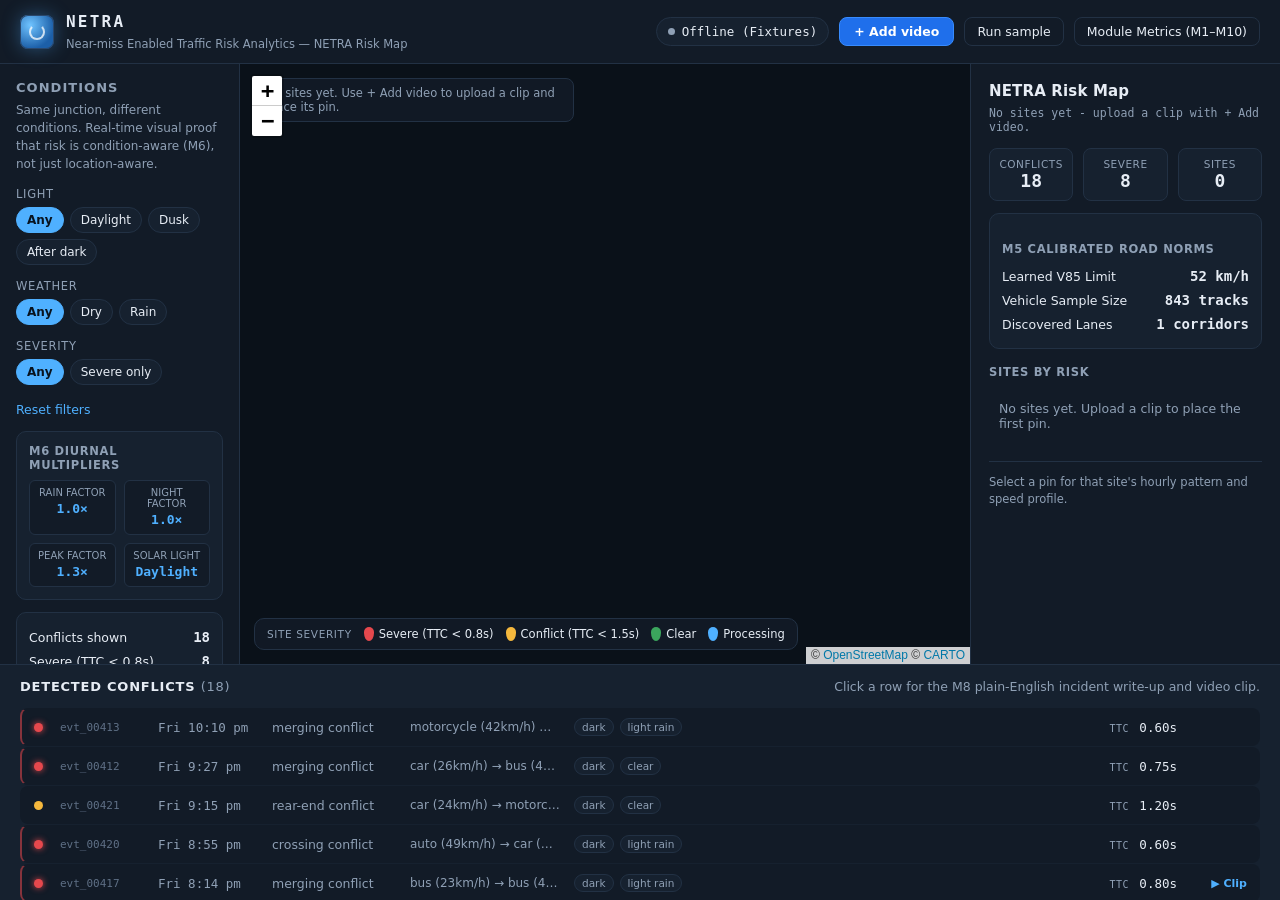
==== commit 2ef763d0: "Integrated the modules" ====
--- a/web/index.html
+++ b/web/index.html
@@ -24,17 +24,14 @@
       <div id="statusBadge" class="status-badge" role="status" aria-live="polite">
         <span class="dot"></span><span class="status-label">Checking pipeline…</span>
       </div>
-      <button id="openVideoIngestBtn" class="video-btn" type="button" title="Input video & GPS location to detect and highlight deadly collision areas in red">
-        🎥 Ingest Video & Location
+      <button id="addVideoBtn" class="action-btn" type="button" title="Upload a clip and the location it was filmed at. The pipeline runs and drops a severity pin there.">
+        + Add video
       </button>
-      <button id="runPipelineBtn" class="action-btn" type="button" title="Run the full Edge Detection & Conflict pipeline on sample/video and ingest live">
-        ▶ Quick Pipeline
+      <button id="runPipelineBtn" class="ghost-btn" type="button" title="Run the edge pipeline on the bundled sample fixtures and ingest the result">
+        Run sample
       </button>
       <button id="openDiagnosticsBtn" class="ghost-btn" type="button" title="View M1–M10 Module Diagnostics, Ground-Truth Validation, & Benchmarks">
         Module Metrics (M1–M10)
-      </button>
-      <button id="bakeRoads" class="ghost-btn" type="button" title="Fetches the street network from OpenStreetMap and downloads it as fixtures/road_network.json.">
-        Bake roads
       </button>
     </div>
   </header>
@@ -90,6 +87,12 @@
         <div class="summary-row"><span>Mean detection quality</span><strong id="sumQuality">–</strong></div>
       </div>
 
+      <div class="sites-card" id="sitesCard">
+        <h3>Monitored sites <span class="muted small" id="sitesCount"></span></h3>
+        <ul class="site-list" id="siteList"></ul>
+        <p class="hint small" id="sitesHint">No clips uploaded yet. Use <b>+ Add video</b>.</p>
+      </div>
+
       <div class="health-card" id="healthCard">
         <h3>Pipeline Health <span class="tag-p2">Live</span></h3>
         <p id="healthBody">Loading…</p>
@@ -97,48 +100,18 @@
     </aside>
 
     <main class="map-pane">
-      <div id="deadlyAlertBanner" class="deadly-alert-banner hidden">
-        <span class="alert-icon">⚠️</span>
-        <div class="alert-text">
-          <strong>CRITICAL DANGER DETECTED:</strong>
-          <span id="deadlyAlertMessage">Deadly near-miss collision area (TTC &lt; 0.8s) identified. Corridors highlighted in intense RED.</span>
-        </div>
-      </div>
       <div id="map" role="application" aria-label="Junction risk map"></div>
       <div class="map-legend">
-        <span class="legend-title">Road risk</span>
-        <span class="legend-item"><i style="background:#3ba55d"></i>Low</span>
-        <span class="legend-item"><i style="background:#c7d84a"></i>Medium</span>
-        <span class="legend-item"><i style="background:#e2812c"></i>High</span>
-        <span class="legend-item"><i style="background:#e5484d;box-shadow:0 0 6px #e5484d"></i>Deadly</span>
-        <span class="legend-divider"></span>
-        <span class="legend-item"><i class="legend-dot" style="background:#e5484d"></i>Hotspot</span>
-        <span class="legend-divider"></span>
-        <span class="legend-item">🚩 Accident Flag</span>
+        <span class="legend-title">Site severity</span>
+        <span class="legend-item"><i class="legend-pin" style="background:#e5484d"></i>Severe (TTC &lt; 0.8s)</span>
+        <span class="legend-item"><i class="legend-pin" style="background:#f5b83d"></i>Conflict (TTC &lt; 1.5s)</span>
+        <span class="legend-item"><i class="legend-pin" style="background:#3ba55d"></i>Clear</span>
+        <span class="legend-item"><i class="legend-pin" style="background:#4fb0ff"></i>Processing</span>
       </div>
       <div class="map-mode-note hidden" id="mapModeNote">Offline schematic view — no tile server reachable.</div>
     </main>
 
     <section class="detail-pane" id="detailPane" aria-label="Segment detail">
-      
-      <!-- Video Live Telemetry Card (Shown when video is analyzed) -->
-      <div id="videoTelemetryCard" class="video-telemetry-card hidden">
-        <div class="telemetry-header">
-          <h3>📹 Bounding-Box Detection Video</h3>
-          <div class="telemetry-btns">
-            <button id="expandVideoBtn" class="text-btn small" title="Expand Full Video Player">⛶ Expand</button>
-            <button id="closeTelemetryBtn" class="text-btn small" title="Hide player">✕</button>
-          </div>
-        </div>
-        <div class="video-container">
-          <video id="annotatedVideoPlayer" controls autoplay loop muted playsinline preload="auto" src="/out/annotated_video.mp4"></video>
-        </div>
-        <div class="danger-badge-bar" id="telemetryDangerBar">
-          <span class="danger-badge severe" id="dangerLevelBadge">DEADLY HOTSPOT</span>
-          <span class="danger-meta" id="dangerMeta">TTC &lt; 0.8s</span>
-        </div>
-      </div>
-
       <div class="detail-empty" id="detailEmpty">
         <h2 id="overviewTitle">Junction overview</h2>
         <p class="detail-sub" id="overviewSub">—</p>
@@ -146,7 +119,7 @@
         <div class="detail-stats">
           <div class="stat"><span>Conflicts</span><strong id="ovConflicts">0</strong></div>
           <div class="stat"><span>Severe</span><strong id="ovSevere">0</strong></div>
-          <div class="stat"><span>Corridors</span><strong id="ovCorridors">0</strong></div>
+          <div class="stat"><span>Sites</span><strong id="ovCorridors">0</strong></div>
         </div>
 
         <div class="norms-card" id="normsCard">
@@ -156,10 +129,10 @@
           <div class="summary-row"><span>Discovered Lanes</span><strong id="normLanes">–</strong></div>
         </div>
 
-        <h3>Corridors by risk</h3>
+        <h3>Sites by risk</h3>
         <ul class="rank-list" id="ovRanking"></ul>
 
-        <p class="hint">Select a corridor on the map for its hourly pattern and speed profile.</p>
+        <p class="hint">Select a pin for that site's hourly pattern and speed profile.</p>
       </div>
 
       <div class="detail-content hidden" id="detailContent">
@@ -171,6 +144,9 @@
           <div class="stat"><span>Risk score</span><strong id="detailRisk">0</strong></div>
         </div>
 
+        <p class="site-status" id="detailStatus"></p>
+        <div class="site-clip" id="detailClip"></div>
+
         <h3>Conflicts by hour of day</h3>
         <canvas id="hourChart" height="140"></canvas>
 
@@ -190,120 +166,6 @@
     <div id="eventsList" class="events-list"></div>
   </section>
 
-</div>
-
-<!-- Video Ingestion & Location Picker Modal -->
-<div id="videoModal" class="modal hidden" role="dialog" aria-modal="true" aria-labelledby="videoModalTitle">
-  <div class="modal-card modal-large">
-    <button class="modal-close" id="videoModalClose" aria-label="Close">✕</button>
-    <div class="modal-header-tabs">
-      <h3 id="videoModalTitle">📹 Ingest Traffic Video & Set Location</h3>
-      <p class="modal-sub">Upload video footage or select a preset, set its GPS location, and NETRA will detect near-misses, calculate metric speeds, plant an accident severity flag 🚩, and highlight the area in <strong>RED</strong> if dangerous.</p>
-    </div>
-    
-    <div class="video-modal-body">
-      
-      <!-- Video Selection Form -->
-      <div class="form-section">
-        <h4>1. Video Source</h4>
-        <div class="source-toggle">
-          <button class="toggle-btn active" id="btnSelectPreset" type="button">Select Server Video / Preset</button>
-          <button class="toggle-btn" id="btnUploadFile" type="button">Upload Video File (.mp4)</button>
-        </div>
-
-        <!-- Preset video selection -->
-        <div id="presetVideoSection" class="source-content">
-          <label class="form-label">Available Footage</label>
-          <select id="videoPresetSelect" class="form-input">
-            <option value="Road_traffi_ video.mp4">Road_traffi_ video.mp4 (Elevated Highway Footbridge — Live Crossing Traffic)</option>
-            <option value="demo/clips/evt_00405.webm">demo/clips/evt_00405.webm (Severe Intersection Conflict — Car vs Motorcycle)</option>
-            <option value="demo/clips/evt_00417.webm">demo/clips/evt_00417.webm (Deadly Near-Miss Collision — Car vs Bus)</option>
-          </select>
-        </div>
-
-        <!-- File Upload selection -->
-        <div id="uploadFileSection" class="source-content hidden">
-          <label class="form-label">Upload Video File (.mp4, .webm, .avi, .mkv)</label>
-          <input type="file" id="videoFileInput" class="form-file-input" accept="video/mp4,video/webm,video/avi,video/mkv" />
-          <p class="file-hint">Tip: Video will be processed with GPU CUDA acceleration & YOLOv8 ByteTrack.</p>
-        </div>
-      </div>
-
-      <!-- Location Selection Form -->
-      <div class="form-section">
-        <h4>2. Target Location & Junction (GPS)</h4>
-        <div class="form-row">
-          <div class="form-col flex-2">
-            <label class="form-label">Junction / Site Name</label>
-            <input type="text" id="videoJunctionName" class="form-input" value="Pumpwell Circle, Mangaluru" placeholder="e.g. Pumpwell Circle, Mangaluru" />
-          </div>
-        </div>
-        <div class="form-row">
-          <div class="form-col">
-            <label class="form-label">Latitude (°N)</label>
-            <input type="number" step="0.00001" id="videoLat" class="form-input" value="12.86889" />
-          </div>
-          <div class="form-col">
-            <label class="form-label">Longitude (°E)</label>
-            <input type="number" step="0.00001" id="videoLon" class="form-input" value="74.86389" />
-          </div>
-        </div>
-
-        <!-- Quick location presets -->
-        <label class="form-label">Quick Location Presets</label>
-        <div class="preset-pills">
-          <button type="button" class="preset-pill" data-name="Pumpwell Circle, Mangaluru" data-lat="12.86889" data-lon="74.86389">📍 Mangaluru (NH-66)</button>
-          <button type="button" class="preset-pill" data-name="Silk Board Junction, Bengaluru" data-lat="12.9176" data-lon="77.6238">📍 Bengaluru (Silk Board)</button>
-          <button type="button" class="preset-pill" data-name="Majestic Cross, Bengaluru" data-lat="12.9774" data-lon="77.5708">📍 Bengaluru (Majestic)</button>
-          <button type="button" class="preset-pill" data-name="Bandra Junction, Mumbai" data-lat="19.0596" data-lon="72.8295">📍 Mumbai (Bandra)</button>
-          <button type="button" class="preset-pill" data-name="Connaught Place, Delhi" data-lat="28.6315" data-lon="77.2167">📍 Delhi (CP Outer)</button>
-        </div>
-      </div>
-
-      <!-- Ingestion Settings -->
-      <div class="form-section">
-        <h4>3. Pipeline Settings</h4>
-        <div class="form-row">
-          <div class="form-col">
-            <label class="form-label">Processing Frames</label>
-            <select id="videoFramesSelect" class="form-input">
-              <option value="120">Fast Preview (120 frames ~ 5s fast scan)</option>
-              <option value="300">Standard Analysis (300 frames ~ 10s)</option>
-              <option value="900">Deep Analysis (900 frames ~ 30s)</option>
-              <option value="0">Entire Video (Full clip)</option>
-            </select>
-          </div>
-          <div class="form-col">
-            <label class="form-label">Detector Model</label>
-            <select id="videoModelSelect" class="form-input">
-              <option value="yolov8m.pt">YOLOv8 Medium (Recommended)</option>
-              <option value="yolov8n.pt">YOLOv8 Nano (Ultra Fast INT8)</option>
-              <option value="yolov8x.pt">YOLOv8 Extra-Large (Max Accuracy)</option>
-            </select>
-          </div>
-        </div>
-      </div>
-
-      <div class="modal-actions">
-        <button id="startVideoAnalysisBtn" class="primary-action-btn" type="button">
-          🚀 Run Detection & Plant Severity Flag
-        </button>
-      </div>
-
-    </div>
-  </div>
-</div>
-
-<!-- Annotated Video Full-View Modal -->
-<div id="annotatedVideoModal" class="modal hidden" role="dialog" aria-modal="true" aria-labelledby="annotatedModalTitle">
-  <div class="modal-card modal-large">
-    <button class="modal-close" id="annotatedModalClose" aria-label="Close">✕</button>
-    <h3 id="annotatedModalTitle">📹 Annotated Video Analytics Playback</h3>
-    <p class="modal-sub">Shows vehicle bounding boxes, ground metric speeds in km/h, and real-time Time-to-Collision (TTC) conflict alerts.</p>
-    <div class="annotated-modal-body">
-      <video id="fullAnnotatedPlayer" controls autoplay loop playsinline preload="auto" class="video-modal-player" src="/out/annotated_video.mp4"></video>
-    </div>
-  </div>
 </div>
 
 <!-- Event Detail Modal (M8 Narration + Video Clip) -->
@@ -312,6 +174,72 @@
     <button class="modal-close" id="clipModalClose" aria-label="Close">✕</button>
     <h3 id="clipModalTitle">Event</h3>
     <div id="clipModalBody"></div>
+  </div>
+</div>
+
+<!-- Add Video Modal - upload a clip and pin it to a location -->
+<div id="videoModal" class="modal hidden" role="dialog" aria-modal="true" aria-labelledby="videoModalTitle">
+  <div class="modal-card modal-medium">
+    <button class="modal-close" id="videoModalClose" aria-label="Close">✕</button>
+    <h3 id="videoModalTitle">Add video</h3>
+    <p class="modal-sub">The clip runs through detection, tracking, ground projection and the TTC engine. Conflicts it finds are pinned at the location you give here.</p>
+
+    <form id="videoForm" class="video-form">
+      <label class="drop-zone" id="dropZone" for="videoFile">
+        <input type="file" id="videoFile" accept="video/*" hidden />
+        <span class="drop-icon">▲</span>
+        <span class="drop-text" id="dropText">Choose a video, or drop one here</span>
+        <span class="drop-sub">mp4 · avi · mkv · mov · webm — up to 2 GB</span>
+      </label>
+
+      <div class="form-row">
+        <label class="field">
+          <span>Site name</span>
+          <input type="text" id="siteName" placeholder="e.g. Pumpwell Circle, north approach" maxlength="120" />
+        </label>
+      </div>
+
+      <div class="form-row two">
+        <label class="field">
+          <span>Latitude</span>
+          <input type="number" id="siteLat" step="0.000001" min="-90" max="90" placeholder="12.868890" required />
+        </label>
+        <label class="field">
+          <span>Longitude</span>
+          <input type="number" id="siteLon" step="0.000001" min="-180" max="180" placeholder="74.863890" required />
+        </label>
+      </div>
+
+      <div class="form-row inline-actions">
+        <button type="button" class="text-btn" id="pickOnMap">Pick on map</button>
+        <button type="button" class="text-btn" id="useMapCentre">Use map centre</button>
+        <span class="hint small" id="locHint"></span>
+      </div>
+
+      <div class="form-row">
+        <span class="field-label">Processing depth</span>
+        <div class="chip-row" id="qualityRow">
+          <button type="button" class="chip" data-value="quick">Quick — 600 frames</button>
+          <button type="button" class="chip active" data-value="standard">Standard — 2,400 frames</button>
+          <button type="button" class="chip" data-value="full">Full clip</button>
+        </div>
+        <p class="hint small">A frame budget, not a quality setting. Quick uses the small detector and is there so a demo finishes while someone is watching.</p>
+      </div>
+
+      <div class="upload-progress hidden" id="uploadProgress">
+        <div class="bar"><i id="uploadBar"></i></div>
+        <span id="uploadLabel">Uploading…</span>
+      </div>
+
+      <p class="form-error hidden" id="videoError"></p>
+
+      <div class="form-actions">
+        <button type="submit" class="action-btn" id="videoSubmit">Upload and analyse</button>
+      </div>
+    </form>
+
+    <h4 class="uploads-title">Uploads</h4>
+    <div id="uploadsList" class="uploads-list"><p class="empty-note">Nothing uploaded yet.</p></div>
   </div>
 </div>
 
@@ -338,7 +266,7 @@
 <script src="vendor/chart.umd.js"></script>
 <script src="js/config.js"></script>
 <script src="js/fixtures.js"></script>
-<script src="js/roads.js"></script>
+<script src="js/sites.js"></script>
 <script src="js/app.js"></script>
 </body>
 </html>
--- a/web/css/styles.css
+++ b/web/css/styles.css
@@ -61,16 +61,6 @@
 .status-badge.degraded .dot{ background:var(--med); box-shadow:0 0 6px var(--med); }
 .status-badge.degraded{ border-color:#4a3a1c; }
 
-.video-btn{
-  background: linear-gradient(135deg, #7928ca, #2b70f6);
-  border: 1px solid #9a48f5; color: #fff;
-  padding: 6px 14px; border-radius: 8px; font-size: 12.5px; font-weight: 600; cursor: pointer;
-  display: inline-flex; align-items: center; gap: 6px;
-  box-shadow: 0 0 12px rgba(121, 40, 202, 0.4);
-  transition: transform .12s ease, box-shadow .12s ease;
-}
-.video-btn:hover{ transform: translateY(-1px); box-shadow: 0 0 18px rgba(121, 40, 202, 0.6); }
-
 .action-btn{
   background:#1f6feb; border:1px solid #388bfd; color:#fff;
   padding:6px 14px; border-radius:8px; font-size:12.5px; font-weight:600; cursor:pointer;
@@ -147,20 +137,6 @@
 #map{ position:absolute; inset:0; background:#0a1119; }
 .leaflet-container{ background:#0a1119; }
 
-.deadly-alert-banner{
-  position:absolute; top:14px; left:50%; transform:translateX(-50%); z-index:600;
-  background:rgba(229, 72, 77, 0.95); border:1px solid #ff4d4f;
-  box-shadow:0 0 24px rgba(229, 72, 77, 0.75); color:#fff;
-  padding:10px 18px; border-radius:30px; display:flex; align-items:center; gap:10px; font-size:12.5px;
-  animation: banner-pulse 1.8s infinite ease-in-out;
-  max-width:90%;
-}
-.alert-icon{ font-size:16px; }
-@keyframes banner-pulse{
-  0%, 100% { box-shadow: 0 0 16px rgba(229,72,77,0.6); }
-  50% { box-shadow: 0 0 32px rgba(255,23,68,0.95); }
-}
-
 .map-legend{
   position:absolute; left:14px; bottom:14px; z-index:500;
   background:rgba(18,27,39,.92); border:1px solid var(--line); border-radius:10px;
@@ -183,29 +159,6 @@
   background:var(--panel); border-left:1px solid var(--line);
   padding:18px; overflow-y:auto;
 }
-
-/* Video Telemetry Card */
-.video-telemetry-card{
-  background:var(--panel-2); border:2px solid #e5484d;
-  box-shadow:0 0 20px rgba(229,72,77,0.35); border-radius:10px;
-  padding:12px; margin-bottom:14px; animation: glow-border 2s infinite ease-in-out;
-}
-@keyframes glow-border{
-  0%, 100% { border-color:#e5484d; box-shadow:0 0 14px rgba(229,72,77,0.3); }
-  50% { border-color:#ff1744; box-shadow:0 0 24px rgba(255,23,68,0.6); }
-}
-.telemetry-header{ display:flex; justify-content:space-between; align-items:center; margin-bottom:8px; }
-.telemetry-header h3{ font-size:12px; text-transform:uppercase; color:#ff7875; margin:0; }
-.telemetry-btns{ display:flex; gap:8px; }
-.video-container video{ width:100%; border-radius:6px; background:#000; max-height:160px; outline:none; }
-.danger-badge-bar{ display:flex; justify-content:space-between; align-items:center; margin-top:8px; }
-.danger-badge.severe{
-  background:#e5484d; color:#fff; font-size:11px; font-weight:700;
-  padding:2px 8px; border-radius:4px; font-family:var(--mono); letter-spacing:.05em;
-  box-shadow:0 0 8px rgba(229,72,77,0.8);
-}
-.danger-meta{ font-size:11px; color:var(--muted); font-family:var(--mono); }
-
 .detail-empty h2{ font-size:15px; }
 .detail-sub{ font-size:11.5px; color:var(--muted); font-family:var(--mono);
   margin:2px 0 14px; }
@@ -248,14 +201,11 @@
   padding:14px 20px 16px; max-height:236px; overflow-y:auto; flex-shrink:0;
 }
 .events-pane::-webkit-scrollbar, .filters::-webkit-scrollbar,
-.detail-pane::-webkit-scrollbar, .diag-modal-body::-webkit-scrollbar,
-.video-modal-body::-webkit-scrollbar{ width:9px; }
+.detail-pane::-webkit-scrollbar, .diag-modal-body::-webkit-scrollbar{ width:9px; }
 .events-pane::-webkit-scrollbar-thumb, .filters::-webkit-scrollbar-thumb,
-.detail-pane::-webkit-scrollbar-thumb, .diag-modal-body::-webkit-scrollbar-thumb,
-.video-modal-body::-webkit-scrollbar-thumb{ background:#26374b; border-radius:5px; }
+.detail-pane::-webkit-scrollbar-thumb, .diag-modal-body::-webkit-scrollbar-thumb{ background:#26374b; border-radius:5px; }
 .events-pane::-webkit-scrollbar-track, .filters::-webkit-scrollbar-track,
-.detail-pane::-webkit-scrollbar-track, .diag-modal-body::-webkit-scrollbar-track,
-.video-modal-body::-webkit-scrollbar-track{ background:transparent; }
+.detail-pane::-webkit-scrollbar-track, .diag-modal-body::-webkit-scrollbar-track{ background:transparent; }
 .events-header{ display:flex; justify-content:space-between; align-items:baseline; margin-bottom:8px; }
 .events-header h2{ font-size:13px; text-transform:uppercase; letter-spacing:.06em; }
 .events-list{ display:flex; flex-direction:column; gap:1px; }
@@ -267,13 +217,13 @@
   border-radius:8px; cursor:pointer; font-size:12.5px;
   transition: background .12s ease, border-color .12s ease;
 }
-.event-row:has(.sev-dot.severe){ border-left-color: rgba(229,72,77,.85); }
+.event-row:has(.sev-dot.severe){ border-left-color: rgba(229,72,77,.55); }
 .event-vehicles{ color:var(--muted); font-size:12px; white-space:nowrap;
   overflow:hidden; text-overflow:ellipsis; }
 .event-id{ font-family:var(--mono); font-size:11px; color:#5f7086; }
 .event-row:hover{ border-color:var(--line); background:#182534; }
 .sev-dot{ width:9px; height:9px; border-radius:50%; }
-.sev-dot.severe{ background:var(--severe); box-shadow:0 0 8px var(--severe); }
+.sev-dot.severe{ background:var(--severe); box-shadow:0 0 6px var(--severe); }
 .sev-dot.conflict{ background:var(--med); }
 .event-time{ font-family:var(--mono); color:var(--muted); }
 .event-type{ color:var(--muted); }
@@ -301,44 +251,24 @@
   box-shadow: 0 12px 36px rgba(0,0,0,.5);
 }
 .modal-card.modal-large{
-  max-width:800px; max-height:90vh; display:flex; flex-direction:column;
+  max-width:760px; max-height:85vh; display:flex; flex-direction:column;
 }
 .modal-close{
   position:absolute; top:14px; right:16px; background:none; border:none; color:var(--muted);
   font-size:18px; cursor:pointer;
 }
 .modal-close:hover{ color:var(--text); }
-.modal-sub{ font-size:12px; color:var(--muted); margin:4px 0 0; line-height:1.4; }
-
-/* Video Form styling */
-.video-modal-body{ overflow-y:auto; flex:1; padding-right:4px; margin-top:8px; }
-.form-section{ margin-bottom:18px; border-bottom:1px solid rgba(34,49,68,.6); padding-bottom:14px; }
-.form-section:last-child{ border-bottom:none; }
-.form-section h4{ font-size:12px; text-transform:uppercase; letter-spacing:.06em; color:var(--accent); margin:0 0 10px; }
-.source-toggle{ display:flex; gap:8px; margin-bottom:12px; }
-.toggle-btn{ flex:1; background:var(--panel-2); border:1px solid var(--line); color:var(--muted); padding:8px 12px; border-radius:8px; font-size:12px; cursor:pointer; }
-.toggle-btn.active{ background:#1f6feb; border-color:#388bfd; color:#fff; font-weight:600; }
-.form-label{ display:block; font-size:11px; color:var(--muted); text-transform:uppercase; margin-bottom:5px; }
-.form-input{ width:100%; background:var(--panel-2); border:1px solid var(--line); border-radius:6px; color:var(--text); padding:8px 10px; font-size:12.5px; font-family:inherit; }
-.form-input:focus{ outline:none; border-color:var(--accent); }
-.form-file-input{ width:100%; padding:10px; background:var(--panel-2); border:1px dashed var(--accent); border-radius:8px; color:var(--text); cursor:pointer; }
-.file-hint{ font-size:11px; color:var(--muted); margin:4px 0 0; }
-.form-row{ display:flex; gap:12px; margin-bottom:10px; }
-.form-col{ flex:1; }
-.form-col.flex-2{ flex:2; }
-.preset-pills{ display:flex; flex-wrap:wrap; gap:6px; margin-top:6px; }
-.preset-pill{ background:var(--panel-2); border:1px solid var(--line); color:var(--text); padding:4px 9px; border-radius:12px; font-size:11.5px; cursor:pointer; }
-.preset-pill:hover{ border-color:var(--accent); color:var(--accent); }
-.primary-action-btn{
-  width:100%; background:linear-gradient(135deg, #e5484d, #e2582c); border:none;
-  color:#fff; padding:12px; border-radius:8px; font-size:14px; font-weight:700; cursor:pointer;
-  box-shadow:0 4px 14px rgba(229,72,77,0.4); display:flex; align-items:center; justify-content:center; gap:8px;
-}
-.primary-action-btn:hover{ background:linear-gradient(135deg, #ff5c61, #ff6e40); }
-
-/* Full Video Modal Player */
-.annotated-modal-body{ margin-top:12px; text-align:center; }
-.video-modal-player{ width:100%; max-height:60vh; border-radius:8px; background:#000; outline:none; }
+#clipModalBody video{ width:100%; border-radius:8px; margin-top:10px; background:#000; max-height:260px; }
+#clipModalBody .narrative{
+  margin-top:12px; font-size:13px; line-height:1.6; color:#d7e0ea;
+  background:var(--panel-2); border-left:3px solid var(--accent); padding:10px 12px; border-radius:6px;
+}
+#clipModalBody .fields{ margin-top:12px; display:grid; grid-template-columns:1fr 1fr; gap:8px 16px; font-size:12px; }
+#clipModalBody .fields span{ color:var(--muted); }
+.no-clip{
+  margin-top:10px; padding:14px; text-align:center; border:1px dashed var(--line);
+  border-radius:8px; color:var(--muted); font-size:12.5px;
+}
 
 /* Diagnostics Modal Tabs & Layout */
 .modal-header-tabs{
@@ -389,91 +319,16 @@
 }
 @keyframes fadein{ from{ opacity:0; transform:translateY(10px); } to{ opacity:1; transform:translateY(0); } }
 
-/* Location Severity Flag Icon & Pin */
-.site-flag-icon{ background:transparent; border:none; overflow:visible !important; }
-.site-flag-wrapper{
-  position:relative; width:220px; height:56px;
-  display:flex; flex-direction:column; align-items:center; justify-content:flex-end;
-  cursor:pointer; user-select:none;
-}
-.site-flag-pin{
-  display:flex; align-items:center; gap:5px; padding:4px 10px; border-radius:18px;
-  font-size:11.5px; font-weight:700; white-space:nowrap; color:#fff;
-  box-shadow:0 4px 14px rgba(0,0,0,0.6); z-index:10;
-}
-.site-flag-pin.severe{
-  background:linear-gradient(135deg, #e5484d, #b31d28); border:1.5px solid #ff7875;
-  box-shadow:0 0 16px rgba(229,72,77,0.85); animation: flag-glow 1.8s infinite ease-in-out;
-}
-.site-flag-pin.moderate{
-  background:linear-gradient(135deg, #f5b83d, #d48806); border:1.5px solid #ffd666;
-  color:#121b27; box-shadow:0 0 14px rgba(245,184,61,0.75);
-}
-.site-flag-pin.safe{
-  background:linear-gradient(135deg, #3ba55d, #237804); border:1.5px solid #95de64;
-  box-shadow:0 0 12px rgba(59,165,93,0.65);
-}
-.site-flag-pole{
-  width:2px; height:16px; background:#e7edf5; border-radius:1px;
-  box-shadow:0 0 4px rgba(0,0,0,0.8); flex-shrink:0;
-}
-.site-primary-dot{
-  width:14px; height:14px; border-radius:50%; display:block;
-  flex-shrink:0; z-index:15;
-}
-.site-primary-dot.severe{
-  background:#e5484d; border:2.5px solid #fff;
-  box-shadow:0 0 0 2px rgba(229,72,77,0.9), 0 0 14px #ff1744;
-}
-.site-primary-dot.moderate{
-  background:#f5b83d; border:2.5px solid #fff;
-  box-shadow:0 0 0 2px rgba(245,184,61,0.9), 0 0 10px #f5b83d;
-}
-.site-primary-dot.safe{
-  background:#3ba55d; border:2.5px solid #fff;
-  box-shadow:0 0 0 2px rgba(59,165,93,0.9), 0 0 8px #3ba55d;
-}
-.site-flag-radar{
-  position:absolute; bottom:-5px; left:50%; margin-left:-12px;
-  width:24px; height:24px; border-radius:50%;
-  background:rgba(229,72,77,0.35); border:2px solid #e5484d;
-  animation: radar-expand 1.8s infinite ease-out; pointer-events:none; z-index:1;
-}
-@keyframes flag-glow{
-  0%, 100% { box-shadow: 0 0 14px rgba(229,72,77,0.7); }
-  50% { box-shadow: 0 0 26px rgba(255,23,68,0.95); }
-}
-@keyframes radar-expand{
-  0% { transform:scale(0.5); opacity:1; }
-  100% { transform:scale(3.2); opacity:0; }
-}
-
-/* Leaflet Flag Popup Styling */
-.leaflet-popup-content-wrapper{
-  background:var(--panel) !important; color:var(--text) !important;
-  border:1px solid var(--line) !important; border-radius:10px !important;
-  box-shadow:0 12px 28px rgba(0,0,0,0.6) !important; padding:4px !important;
-}
-.leaflet-popup-tip{ background:var(--panel) !important; }
-.flag-popup{ min-width:240px; padding:6px; font-family:var(--sans); }
-.flag-popup-header{
-  display:flex; align-items:center; gap:8px; margin-bottom:8px; padding-bottom:6px;
-  border-bottom:1px solid var(--line);
-}
-.flag-popup-header.severe strong{ color:#ff7875; }
-.flag-popup-header.moderate strong{ color:#ffd666; }
-.flag-popup-header.safe strong{ color:#95de64; }
-.flag-popup-sub{ font-size:11px; color:var(--muted); font-family:var(--mono); }
-.flag-popup-body{ display:flex; flex-direction:column; gap:5px; font-size:12px; }
-.flag-metric{ display:flex; justify-content:space-between; align-items:center; }
-.flag-metric span{ color:var(--muted); }
-.flag-metric strong{ font-family:var(--mono); color:#4fb0ff; }
-.flag-actions{ margin-top:10px; }
-.flag-video-btn{
-  width:100%; background:#1f6feb; border:1px solid #388bfd; color:#fff;
-  padding:7px 10px; border-radius:6px; font-size:12px; font-weight:600; cursor:pointer;
-}
-.flag-video-btn:hover{ background:#388bfd; }
+/* ---- responsive ---- */
+@media (max-width: 980px){
+  .layout{ grid-template-columns:1fr; grid-template-rows:auto 45vh auto; }
+  .filters{ border-right:none; border-bottom:1px solid var(--line); }
+  .detail-pane{ border-left:none; border-top:1px solid var(--line); }
+  .event-row{ grid-template-columns:12px 96px 1fr auto; }
+  .event-id, .event-type, .event-cond, .event-vehicles{ display:none; }
+}
+
+:focus-visible{ outline:2px solid var(--accent); outline-offset:2px; }
 
 /* hotspot markers */
 .hotspot-icon{ background:transparent; border:none; }
@@ -491,9 +346,128 @@
 .hotspot-dot.severe{ animation: netra-pulse 1.8s ease-in-out infinite; }
 @keyframes netra-pulse{
   0%   { box-shadow: 0 0 0 2px rgba(0,0,0,.35), 0 0 6px var(--dot-color); }
-  50%  { box-shadow: 0 0 0 2px rgba(0,0,0,.35), 0 0 20px var(--dot-color); }
+  50%  { box-shadow: 0 0 0 2px rgba(0,0,0,.35), 0 0 16px var(--dot-color); }
   100% { box-shadow: 0 0 0 2px rgba(0,0,0,.35), 0 0 6px var(--dot-color); }
 }
 @media (prefers-reduced-motion: reduce){
-  .hotspot-dot.severe, .site-flag-pin.severe{ animation: none; }
-}
+  .hotspot-dot.severe{ animation: none; }
+}
+
+/* =========================================================================
+   Site pins, the site list, and the Add-video form.
+   Appended by owner E when the road-corridor layer was replaced with one
+   severity pin per uploaded site.
+   ========================================================================= */
+
+/* ---- map pins ---- */
+.netra-pin-wrap{ background:none; border:none; }
+.netra-pin{ position:relative; width:32px; height:44px; filter:drop-shadow(0 3px 5px rgba(0,0,0,.55)); cursor:pointer; }
+.netra-pin svg{ display:block; }
+.netra-pin .pin-count{
+  position:absolute; top:6px; left:0; width:32px; text-align:center;
+  font:600 12px/19px var(--mono); color:#fff; pointer-events:none;
+}
+.netra-pin.selected{ filter:drop-shadow(0 0 8px var(--pin-color)) drop-shadow(0 3px 5px rgba(0,0,0,.55)); transform:scale(1.12); transform-origin:50% 100%; }
+.netra-pin.sev-severe:not(.working){ animation: netra-pin-pulse 2s ease-in-out infinite; transform-origin:50% 100%; }
+.netra-pin .pin-spin{
+  position:absolute; top:9px; left:9px; width:14px; height:14px; border-radius:50%;
+  border:2px solid rgba(255,255,255,.28); border-top-color:#fff;
+  animation: netra-spin .8s linear infinite;
+}
+@keyframes netra-pin-pulse{ 0%,100%{ transform:scale(1); } 50%{ transform:scale(1.08); } }
+@keyframes netra-spin{ to{ transform:rotate(360deg); } }
+@media (prefers-reduced-motion: reduce){
+  .netra-pin.sev-severe:not(.working){ animation:none; }
+  .netra-pin .pin-spin, .mini-spin{ animation:none; }
+}
+
+.legend-item i.legend-pin{ width:10px; height:14px; border-radius:5px 5px 5px 5px / 5px 5px 8px 8px; }
+#map.picking{ cursor: crosshair; }
+#map.picking .leaflet-interactive{ cursor: crosshair; }
+
+/* ---- sidebar site list ---- */
+.sites-card{
+  margin-top:16px; padding:12px; border:1px solid var(--line);
+  border-radius:10px; background:var(--panel-2);
+}
+.sites-card h3{ font-size:13px; text-transform:uppercase; letter-spacing:.06em; color:var(--muted); }
+.site-list{ list-style:none; margin:8px 0 0; padding:0; display:flex; flex-direction:column; gap:4px; }
+.site-row{
+  display:flex; align-items:flex-start; gap:8px; padding:6px 6px; border-radius:7px;
+  cursor:pointer; border:1px solid transparent;
+}
+.site-row:hover{ background:rgba(79,176,255,.07); }
+.site-row.active{ border-color:var(--accent); background:rgba(79,176,255,.1); }
+.site-swatch{ width:9px; height:9px; border-radius:50%; margin-top:4px; flex-shrink:0; }
+.site-text{ display:flex; flex-direction:column; min-width:0; }
+.site-text b{ font-size:13px; font-weight:600; overflow:hidden; text-overflow:ellipsis; white-space:nowrap; }
+.site-text em{ font-style:normal; font-size:11.5px; color:var(--muted); line-height:1.4; }
+.mini-spin{
+  display:inline-block; width:9px; height:9px; margin-right:5px; vertical-align:-1px;
+  border:1.5px solid rgba(143,160,181,.35); border-top-color:var(--accent);
+  border-radius:50%; animation: netra-spin .8s linear infinite;
+}
+
+/* ---- site detail extras ---- */
+.site-status{ font-size:12.5px; color:var(--muted); margin:2px 0 10px; }
+.site-status .coord{ font-family:var(--mono); color:var(--text); }
+.site-clip video{ width:100%; border-radius:8px; background:#000; margin-bottom:4px; }
+
+/* ---- add-video modal ---- */
+.modal-card.modal-medium{ max-width:640px; width:100%; }
+.modal-sub{ color:var(--muted); font-size:13px; margin:0 0 16px; }
+.video-form{ display:flex; flex-direction:column; gap:14px; }
+
+.drop-zone{
+  display:flex; flex-direction:column; align-items:center; justify-content:center; gap:4px;
+  padding:26px 16px; border:1.5px dashed var(--line); border-radius:10px;
+  background:var(--panel-2); cursor:pointer; text-align:center;
+}
+.drop-zone:hover, .drop-zone.over{ border-color:var(--accent); background:rgba(79,176,255,.06); }
+.drop-icon{ font-size:18px; color:var(--accent); }
+.drop-text{ font-size:14px; font-weight:600; word-break:break-all; }
+.drop-sub{ font-size:11.5px; color:var(--muted); }
+
+.form-row{ display:flex; flex-direction:column; gap:6px; }
+.form-row.two{ flex-direction:row; gap:12px; }
+.form-row.two .field{ flex:1; }
+.form-row.inline-actions{ flex-direction:row; align-items:center; gap:14px; flex-wrap:wrap; }
+.field{ display:flex; flex-direction:column; gap:5px; }
+.field span, .field-label{ font-size:11.5px; text-transform:uppercase; letter-spacing:.06em; color:var(--muted); }
+.field input{
+  background:var(--panel-2); border:1px solid var(--line); border-radius:7px;
+  color:var(--text); font-family:var(--sans); font-size:13.5px; padding:9px 10px; width:100%;
+}
+.field input:focus{ outline:none; border-color:var(--accent); }
+.field input::placeholder{ color:#55637a; }
+
+.upload-progress{ display:flex; align-items:center; gap:10px; font-size:12px; color:var(--muted); }
+.upload-progress .bar{ flex:1; height:6px; border-radius:3px; background:var(--panel-2); overflow:hidden; }
+.upload-progress .bar i{ display:block; height:100%; width:0; background:var(--accent); transition:width .2s ease; }
+
+.form-error{
+  margin:0; padding:9px 11px; border-radius:7px; font-size:12.5px;
+  background:rgba(229,72,77,.12); border:1px solid rgba(229,72,77,.4); color:#ff9ea1;
+}
+.form-actions{ display:flex; justify-content:flex-end; }
+
+.uploads-title{ margin:22px 0 8px; font-size:12px; text-transform:uppercase; letter-spacing:.06em; color:var(--muted); }
+.uploads-list{ display:flex; flex-direction:column; gap:6px; max-height:230px; overflow-y:auto; }
+.upload-row{
+  display:grid; grid-template-columns:82px 1fr auto auto; gap:10px; align-items:center;
+  padding:8px 10px; border:1px solid var(--line); border-radius:8px; background:var(--panel-2);
+}
+.upload-state{ font:600 11px/1.4 var(--mono); text-transform:uppercase; color:var(--muted); }
+.upload-row.status-done .upload-state{ color:var(--low); }
+.upload-row.status-error .upload-state{ color:var(--severe); }
+.upload-row.status-running .upload-state, .upload-row.status-queued .upload-state{ color:var(--accent); }
+.upload-main{ display:flex; flex-direction:column; min-width:0; }
+.upload-main b{ font-size:13px; overflow:hidden; text-overflow:ellipsis; white-space:nowrap; }
+.upload-main em{ font-style:normal; font-size:11px; color:var(--muted); overflow:hidden; text-overflow:ellipsis; white-space:nowrap; }
+.upload-msg{ color:#7f8ea3; }
+.upload-counts{ font:600 12px var(--mono); color:var(--text); white-space:nowrap; }
+.text-btn.danger{ color:#ff9ea1; }
+.text-btn.danger:disabled{ color:#55637a; cursor:not-allowed; text-decoration:none; }
+
+.clip-holder video{ width:100%; border-radius:8px; background:#000; }
+.no-clip a{ color:var(--accent); }
